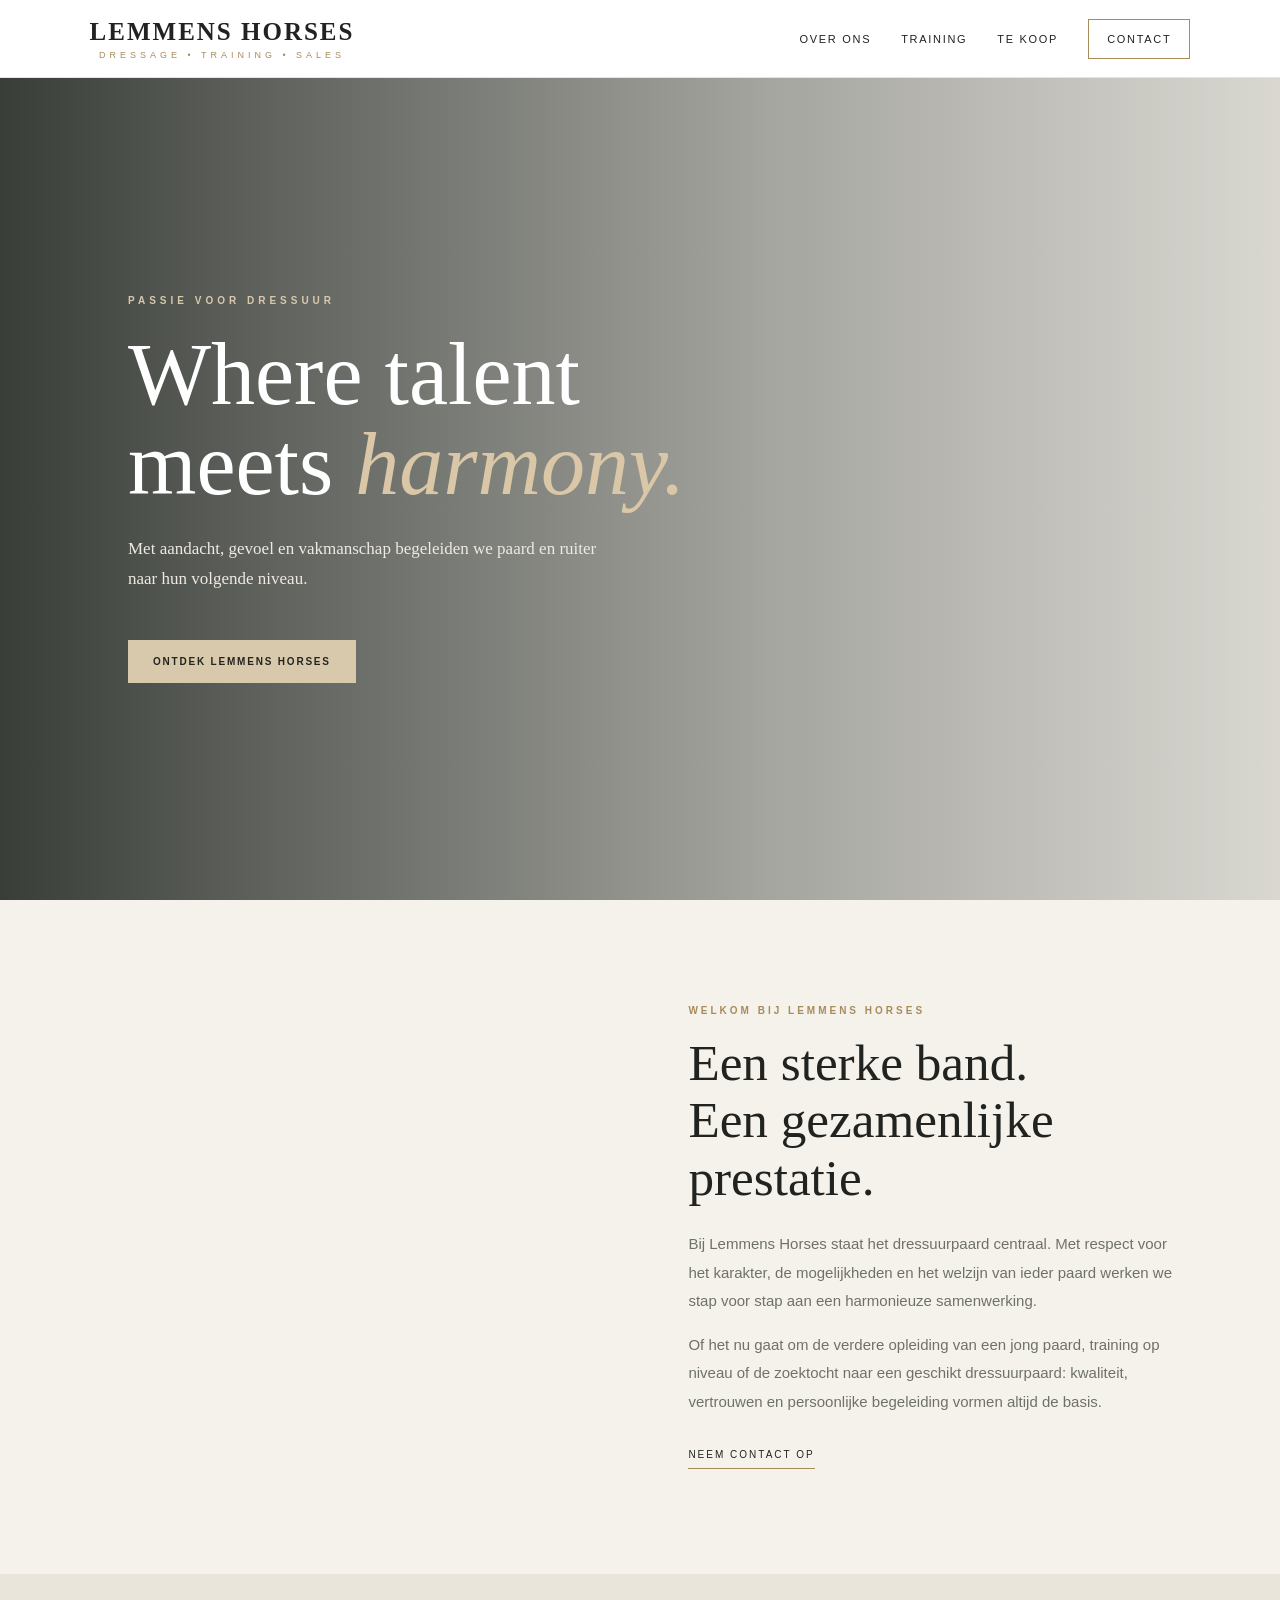
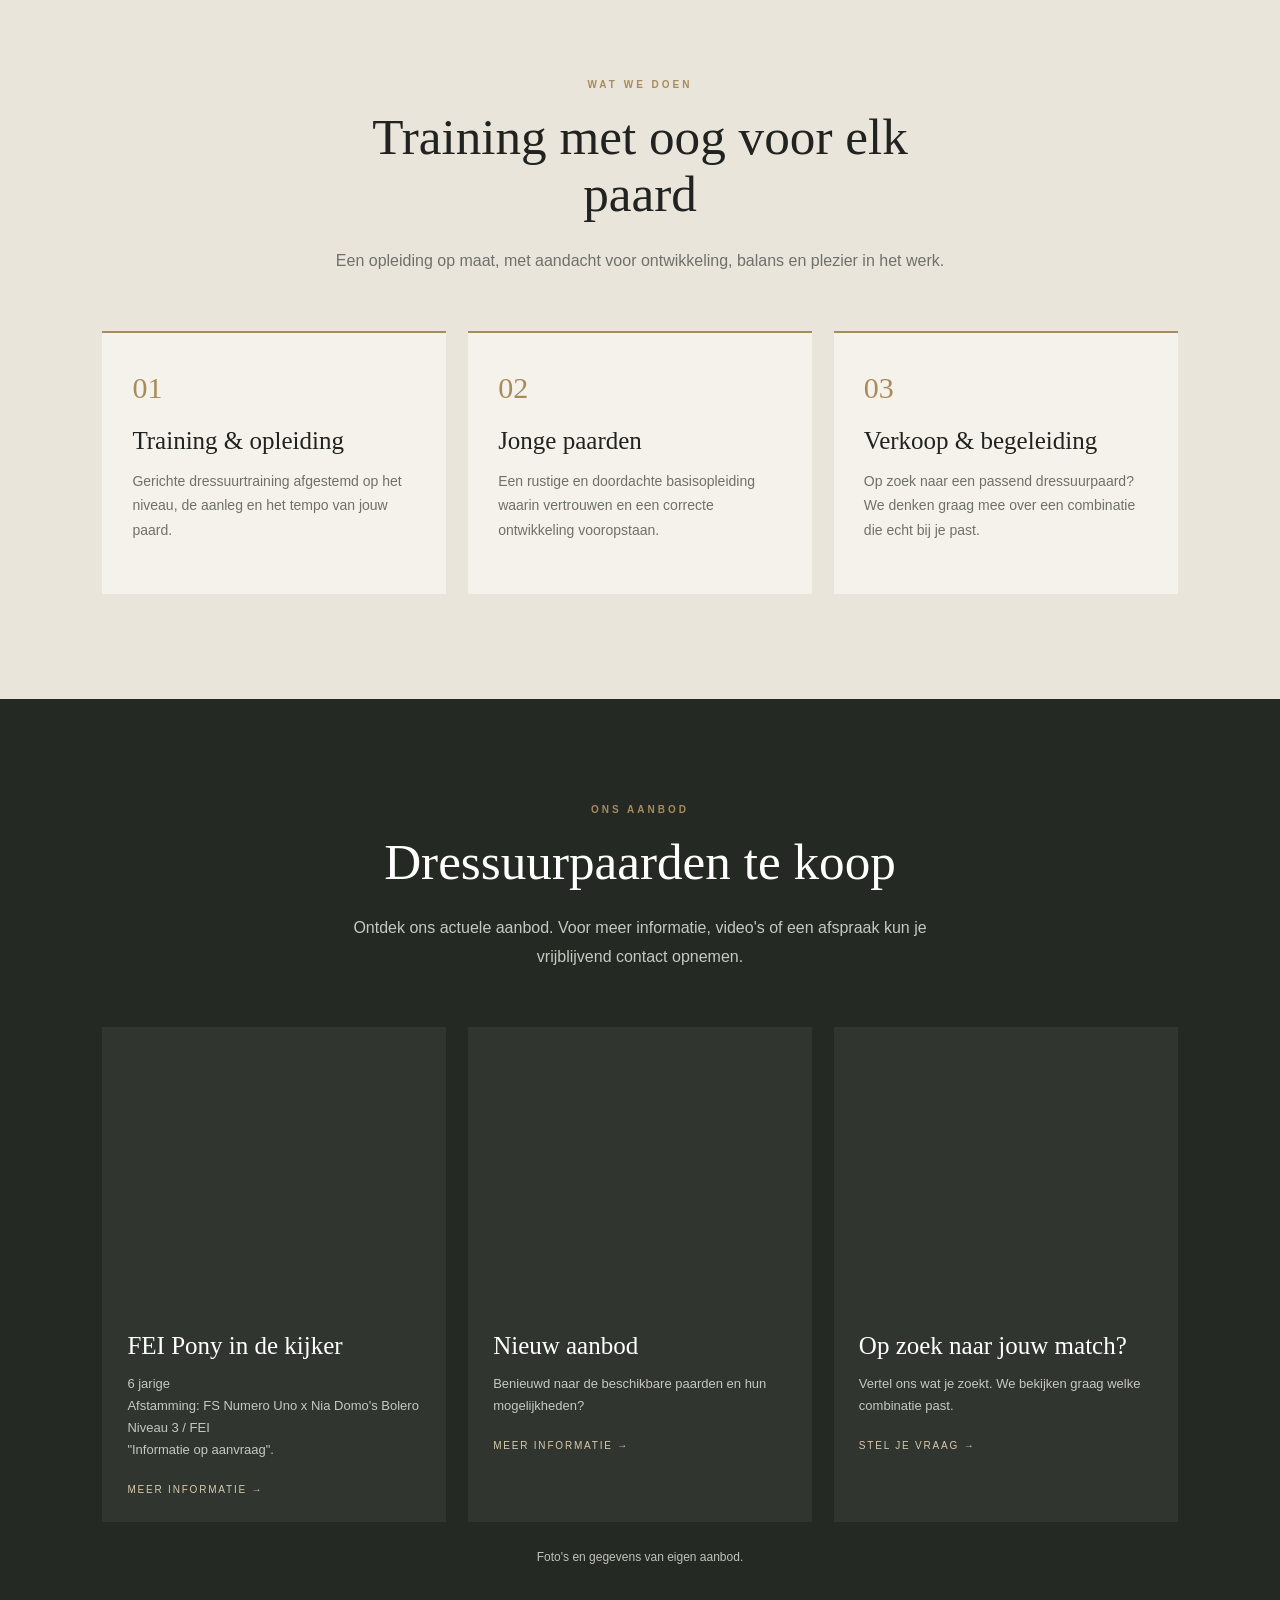
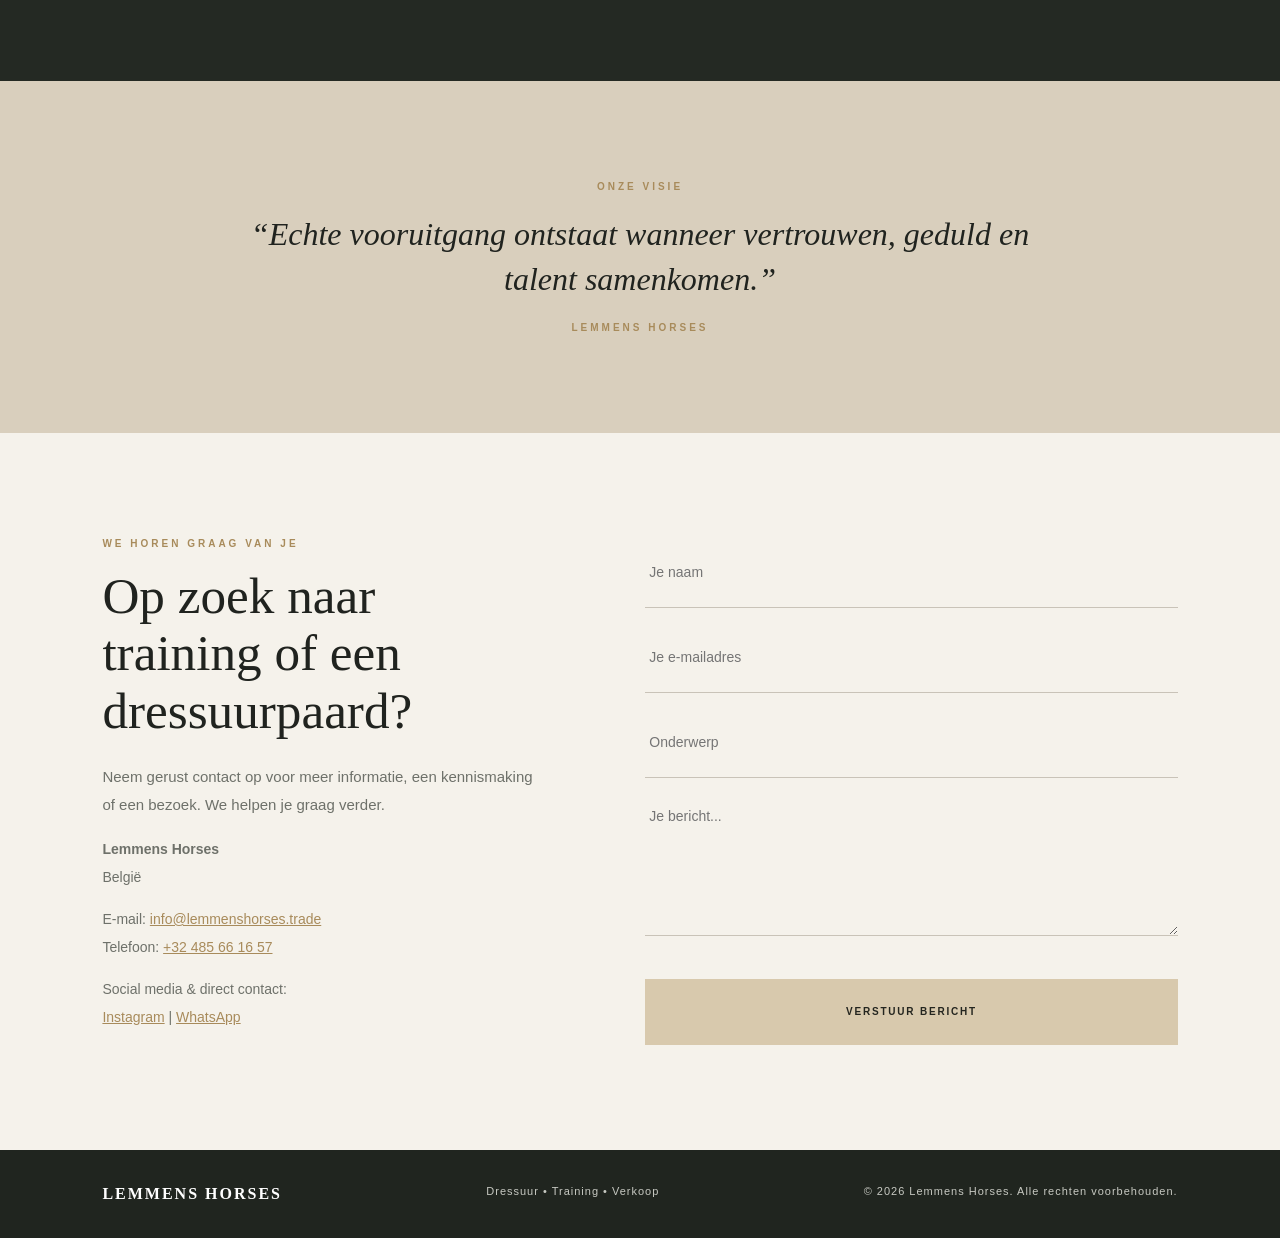
==== index.html @ 57395675 "Rename index1.html to index.html" ====
<!DOCTYPE html>
<html lang="nl">
<head>
  <meta charset="UTF-8">
  <meta name="viewport" content="width=device-width, initial-scale=1.0">
  <link rel="icon" type="image/x-icon" href="image/favicon.ico">
  <meta name="description" content="Lemmens Horses — training, opleiding en verkoop van kwaliteitsvolle dressuurpaarden.">
  <title>Lemmens Horses | Dressuur, training & verkoop</title>
  <style>
    :root {
      --ink: #20231f;
      --muted: #6e716a;
      --cream: #f5f2eb;
      --sand: #d8c9ad;
      --gold: #a88b5b;
      --white: #fff;
    }
    * { box-sizing: border-box; }
    html { scroll-behavior: smooth; }
    body { margin: 0; color: var(--ink); background: var(--cream); font-family: Arial, Helvetica, sans-serif; }
    a { color: inherit; text-decoration: none; }
    .topbar { height: 78px; padding: 0 7%; display: flex; align-items: center; justify-content: space-between; background: rgba(255,255,255,.96); position: sticky; top: 0; z-index: 10; border-bottom: 1px solid #e9e4da; }
    .brand { font-family: Georgia, serif; font-size: 25px; letter-spacing: 2px; font-weight: 600; }
    .brand span { display: block; font: 9px Arial, sans-serif; letter-spacing: 4px; color: var(--gold); margin-top: 4px; text-align: center; }
    nav { display: flex; gap: 30px; align-items: center; font-size: 11px; letter-spacing: 1.7px; text-transform: uppercase; }
    nav a { transition: color .2s; } nav a:hover { color: var(--gold); }
    .nav-cta { border: 1px solid var(--gold); padding: 13px 18px; }
    .hero { min-height: 650px; height: calc(100vh - 78px); max-height: 850px; position: relative; display: flex; align-items: center; color: white; overflow: hidden; background: linear-gradient(90deg, rgba(16,22,18,.82), rgba(16,22,18,.35) 60%, rgba(16,22,18,.12)), url('https://i.postimg.cc/MK5c9830/IMG-4506.jpeg?auto=format&fit=crop&w=2000&q=85') center 48%/cover; }
    .hero-content { width: min(650px, 86%); margin-left: 10%; padding: 60px 0; }
    .eyebrow { text-transform: uppercase; letter-spacing: 4px; font-size: 10px; color: var(--sand); font-weight: bold; }
    h1 { font: 400 clamp(48px, 7vw, 88px)/1.02 Georgia, serif; margin: 24px 0; }
    h1 em { color: #d9c7a7; font-weight: 400; }
    .hero p { max-width: 470px; color: #eeeae2; font: 17px/1.8 Georgia, serif; }
    .button { display: inline-block; margin-top: 28px; padding: 16px 25px; background: var(--sand); color: #24251f; text-transform: uppercase; letter-spacing: 1.8px; font-size: 10px; font-weight: bold; transition: .2s; border: 0; cursor: pointer; }
    .button:hover { background: white; transform: translateY(-2px); }
    .section { padding: 105px 8%; }
    .intro { display: grid; grid-template-columns: 1fr 1fr; gap: 9%; align-items: center; }
    .photo { min-height: 460px; background: url('https://i.postimg.cc/8zBqJN4T/MEL03665.jpeg?auto=format&fit=crop&w=1100&q=85') center/cover; }
    .kicker { color: var(--gold); text-transform: uppercase; letter-spacing: 3px; font-size: 10px; font-weight: bold; }
    h2 { font: 400 clamp(34px, 4vw, 52px)/1.12 Georgia, serif; margin: 18px 0 24px; }
    .copy { color: var(--muted); line-height: 1.9; font-size: 15px; }
    .text-link { display: inline-block; margin-top: 18px; padding-bottom: 8px; border-bottom: 1px solid var(--gold); text-transform: uppercase; font-size: 10px; letter-spacing: 2px; }
    .services { background: #eae5db; }
    .section-head { text-align: center; max-width: 650px; margin: 0 auto 55px; }
    .section-head p { color: var(--muted); line-height: 1.8; }
    .service-grid { display: grid; grid-template-columns: repeat(3, 1fr); gap: 22px; }
    .service { background: var(--cream); padding: 38px 30px; min-height: 245px; border-top: 2px solid var(--gold); }
    .service .num { font: 30px Georgia, serif; color: var(--gold); }
    .service h3 { font: 25px Georgia, serif; font-weight: 400; margin: 22px 0 12px; }
    .service p { color: var(--muted); line-height: 1.75; font-size: 14px; }
    .horses { background: #242923; color: white; }
    .horses .section-head p { color: #c6c9c1; }
    .horse-grid { display: grid; grid-template-columns: repeat(3, 1fr); gap: 22px; }
    .horse-card { background: #30362f; }
    .horse-image { height: 280px; background-position: center; background-size: cover; }
    .horse-card:nth-child(1) .horse-image { background-image: url('https://i.postimg.cc/MK5c9830/IMG-4506.jpeg?auto=format&fit=crop&w=900&q=85'); }
    .horse-card:nth-child(2) .horse-image { background-image: url('https://images.unsplash.com/photo-1553284965-83fd3e82fa5a?auto=format&fit=crop&w=900&q=85'); }
    .horse-card:nth-child(3) .horse-image { background-image: url('https://images.unsplash.com/photo-1534307671276-a6a3a5b5f2f5?auto=format&fit=crop&w=900&q=85'); }
    .horse-info { padding: 25px; }
    .horse-info h3 { font: 25px Georgia, serif; font-weight: 400; margin: 0 0 9px; }
    .horse-info p { color: #c4c8c0; font-size: 13px; line-height: 1.7; min-height: 44px; }
    .horse-info a { display: inline-block; color: var(--sand); font-size: 10px; letter-spacing: 1.8px; text-transform: uppercase; margin-top: 10px; }
    .note { color: #bfc3ba; font-size: 12px; text-align: center; margin-top: 28px; }
    .quote { padding: 100px 10%; text-align: center; background: #d9cfbd; }
    .quote blockquote { max-width: 800px; margin: 20px auto; font: italic 32px/1.4 Georgia, serif; }
    .contact { display: grid; grid-template-columns: .9fr 1.1fr; gap: 10%; }
    .contact-details { color: var(--muted); line-height: 2; font-size: 14px; }
    .contact-details a { color: var(--gold); text-decoration: underline; }
    form { display: grid; gap: 15px; }
    input, textarea { width: 100%; border: 0; border-bottom: 1px solid #c9c3b8; background: transparent; padding: 15px 4px; font: 14px Arial, sans-serif; outline: none; color: var(--ink); }
    input:focus, textarea:focus { border-color: var(--gold); }
    textarea { min-height: 120px; resize: vertical; }
    .form-status { font-size: 13px; color: var(--gold); margin-top: 8px; display: none; }
    footer { background: #20251f; color: #c7c9c2; padding: 35px 8%; display: flex; justify-content: space-between; gap: 20px; font-size: 11px; letter-spacing: 1px; }
    footer strong { color: white; font-family: Georgia, serif; letter-spacing: 2px; font-size: 16px; }
    @media (max-width: 800px) {
      .topbar { padding: 0 5%; height: 70px; }
      nav { gap: 13px; } nav a { font-size: 9px; letter-spacing: .8px; } .nav-cta { padding: 10px; }
      .hero { min-height: 590px; height: auto; background-position: 58% center; }
      .hero-content { margin-left: 7%; }
      .section { padding: 75px 7%; }
      .intro, .contact { grid-template-columns: 1fr; gap: 38px; }
      .photo { min-height: 340px; }
      .service-grid, .horse-grid { grid-template-columns: 1fr 1fr; }
    }
    @media (max-width: 540px) {
      .brand { font-size: 19px; } .brand span { font-size: 7px; }
      nav { gap: 10px; } nav a:not(.nav-cta) { display: none; }
      .hero { min-height: 610px; }
      .service-grid, .horse-grid { grid-template-columns: 1fr; }
      .horse-image { height: 250px; }
      .quote blockquote { font-size: 25px; }
      footer { flex-direction: column; }
    }
  </style>
</head>
<body>
  <header class="topbar">
    <a class="brand" href="#home">LEMMENS HORSES<span>DRESSAGE • TRAINING • SALES</span></a>
    <nav aria-label="Hoofdnavigatie">
      <a href="#over">Over ons</a>
      <a href="#diensten">Training</a>
      <a href="#paarden">Te koop</a>
      <a class="nav-cta" href="#contact">Contact</a>
    </nav>
  </header>

  <main>
    <section class="hero" id="home">
      <div class="hero-content">
        <div class="eyebrow">Passie voor dressuur</div>
        <h1>Where talent<br>meets <em>harmony.</em></h1>
        <p>Met aandacht, gevoel en vakmanschap begeleiden we paard en ruiter naar hun volgende niveau.</p>
        <a class="button" href="#diensten">Ontdek Lemmens Horses</a>
      </div>
    </section>

    <section class="section intro" id="over">
      <div class="photo" role="img" aria-label="Dressuurpaard in een rustige omgeving"></div>
      <div>
        <div class="kicker">Welkom bij Lemmens Horses</div>
        <h2>Een sterke band.<br>Een gezamenlijke prestatie.</h2>
        <p class="copy">Bij Lemmens Horses staat het dressuurpaard centraal. Met respect voor het karakter, de mogelijkheden en het welzijn van ieder paard werken we stap voor stap aan een harmonieuze samenwerking.</p>
        <p class="copy">Of het nu gaat om de verdere opleiding van een jong paard, training op niveau of de zoektocht naar een geschikt dressuurpaard: kwaliteit, vertrouwen en persoonlijke begeleiding vormen altijd de basis.</p>
        <a class="text-link" href="#contact">Neem contact op</a>
      </div>
    </section>

    <section class="section services" id="diensten">
      <div class="section-head">
        <div class="kicker">Wat we doen</div>
        <h2>Training met oog voor elk paard</h2>
        <p>Een opleiding op maat, met aandacht voor ontwikkeling, balans en plezier in het werk.</p>
      </div>
      <div class="service-grid">
        <article class="service">
          <div class="num">01</div>
          <h3>Training & opleiding</h3>
          <p>Gerichte dressuurtraining afgestemd op het niveau, de aanleg en het tempo van jouw paard.</p>
        </article>
        <article class="service">
          <div class="num">02</div>
          <h3>Jonge paarden</h3>
          <p>Een rustige en doordachte basisopleiding waarin vertrouwen en een correcte ontwikkeling vooropstaan.</p>
        </article>
        <article class="service">
          <div class="num">03</div>
          <h3>Verkoop & begeleiding</h3>
          <p>Op zoek naar een passend dressuurpaard? We denken graag mee over een combinatie die echt bij je past.</p>
        </article>
      </div>
    </section>

    <section class="section horses" id="paarden">
      <div class="section-head">
        <div class="kicker">Ons aanbod</div>
        <h2>Dressuurpaarden te koop</h2>
        <p>Ontdek ons actuele aanbod. Voor meer informatie, video's of een afspraak kun je vrijblijvend contact opnemen.</p>
      </div>
      <div class="horse-grid">
        <article class="horse-card">
          <div class="horse-image" role="img" aria-label="Dressuurpaard"></div>
          <div class="horse-info">
            <h3>FEI Pony in de kijker</h3>
            <p>6 jarige<br> Afstamming: FS Numero Uno x Nia Domo's Bolero<br> Niveau 3 / FEI <br>"Informatie op aanvraag".</p>
            <a href="Pony-BonoVHS.html">Meer informatie →</a>
          </div>
        </article>
        <article class="horse-card">
          <div class="horse-image" role="img" aria-label="Dressuurpaard in training"></div>
          <div class="horse-info">
            <h3>Nieuw aanbod</h3>
            <p>Benieuwd naar de beschikbare paarden en hun mogelijkheden?</p>
            <a href="#contact">Meer informatie →</a>
          </div>
        </article>
        <article class="horse-card">
          <div class="horse-image" role="img" aria-label="Paard onder het zadel"></div>
          <div class="horse-info">
            <h3>Op zoek naar jouw match?</h3>
            <p>Vertel ons wat je zoekt. We bekijken graag welke combinatie past.</p>
            <a href="#contact">Stel je vraag →</a>
          </div>
        </article>
      </div>
      <p class="note">Foto's en gegevens van eigen aanbod.</p>
    </section>

    <section class="quote">
      <div class="kicker">Onze visie</div>
      <blockquote>“Echte vooruitgang ontstaat wanneer vertrouwen, geduld en talent samenkomen.”</blockquote>
      <div class="kicker">Lemmens Horses</div>
    </section>

    <section class="section contact" id="contact">
      <div>
        <div class="kicker">We horen graag van je</div>
        <h2>Op zoek naar training of een dressuurpaard?</h2>
        <p class="copy">Neem gerust contact op voor meer informatie, een kennismaking of een bezoek. We helpen je graag verder.</p>
        <div class="contact-details">
          <p><strong>Lemmens Horses</strong><br>België</p>
          <p>E-mail: <a href="mailto:info@lemmenshorses.trade">info@lemmenshorses.trade</a><br>Telefoon: <a href="tel:+32485661657">+32 485 66 16 57</a></p>
          <p>Social media & direct contact:<br>
            <a href="https://www.instagram.com/alina.lemmens/" target="_blank" rel="noopener">Instagram</a> | 
            <a href="https://wa.me/32485661657" target="_blank" rel="noopener">WhatsApp</a>
          </p>
        </div>
      </div>

      <form id="contactForm">
        <input type="text" id="naam" name="naam" placeholder="Je naam" required>
        <input type="email" id="email" name="email" placeholder="Je e-mailadres" required>
        <input type="text" id="onderwerp" name="onderwerp" placeholder="Onderwerp">
        <textarea id="bericht" name="bericht" placeholder="Je bericht..." required></textarea>

        <button class="button" type="submit">Verstuur bericht</button>
        <p id="formStatus" class="form-status">Je e-mailprogramma wordt geopend om het bericht te verzenden...</p>
      </form>
    </section>
  </main>

  <footer>
    <strong>LEMMENS HORSES</strong>
    <span>Dressuur • Training • Verkoop</span>
    <span>© <span id="year"></span> Lemmens Horses. Alle rechten voorbehouden.</span>
  </footer>

  <script>
    // Automatisch het juiste jaartal in de footer plaatsen
    document.getElementById('year').textContent = new Date().getFullYear();

    // Formulier afhandelen zonder externe diensten
    document.getElementById('contactForm').addEventListener('submit', function(event) {
      event.preventDefault();

      const naam = document.getElementById('naam').value.trim();
      const email = document.getElementById('email').value.trim();
      const onderwerpVeld = document.getElementById('onderwerp').value.trim();
      const bericht = document.getElementById('bericht').value.trim();

      const ontvanger = "info@lemmenshorses.trade";
      const onderwerp = encodeURIComponent(
        onderwerpVeld ? `${onderwerpVeld} - Lemmens Horses` : `Nieuw contactbericht van ${naam} - Lemmens Horses`
      );
      
      const inhoud = encodeURIComponent(
        `Naam: ${naam}\n` +
        `E-mailadres: ${email}\n\n` +
        `Bericht:\n${bericht}`
      );

      // Melding tonen aan de bezoeker
      const status = document.getElementById('formStatus');
      status.style.display = 'block';

      // Standaard e-mailprogramma openen
      window.location.href = `mailto:${ontvanger}?subject=${onderwerp}&body=${inhoud}`;
    });
  </script>
</body>
</html>
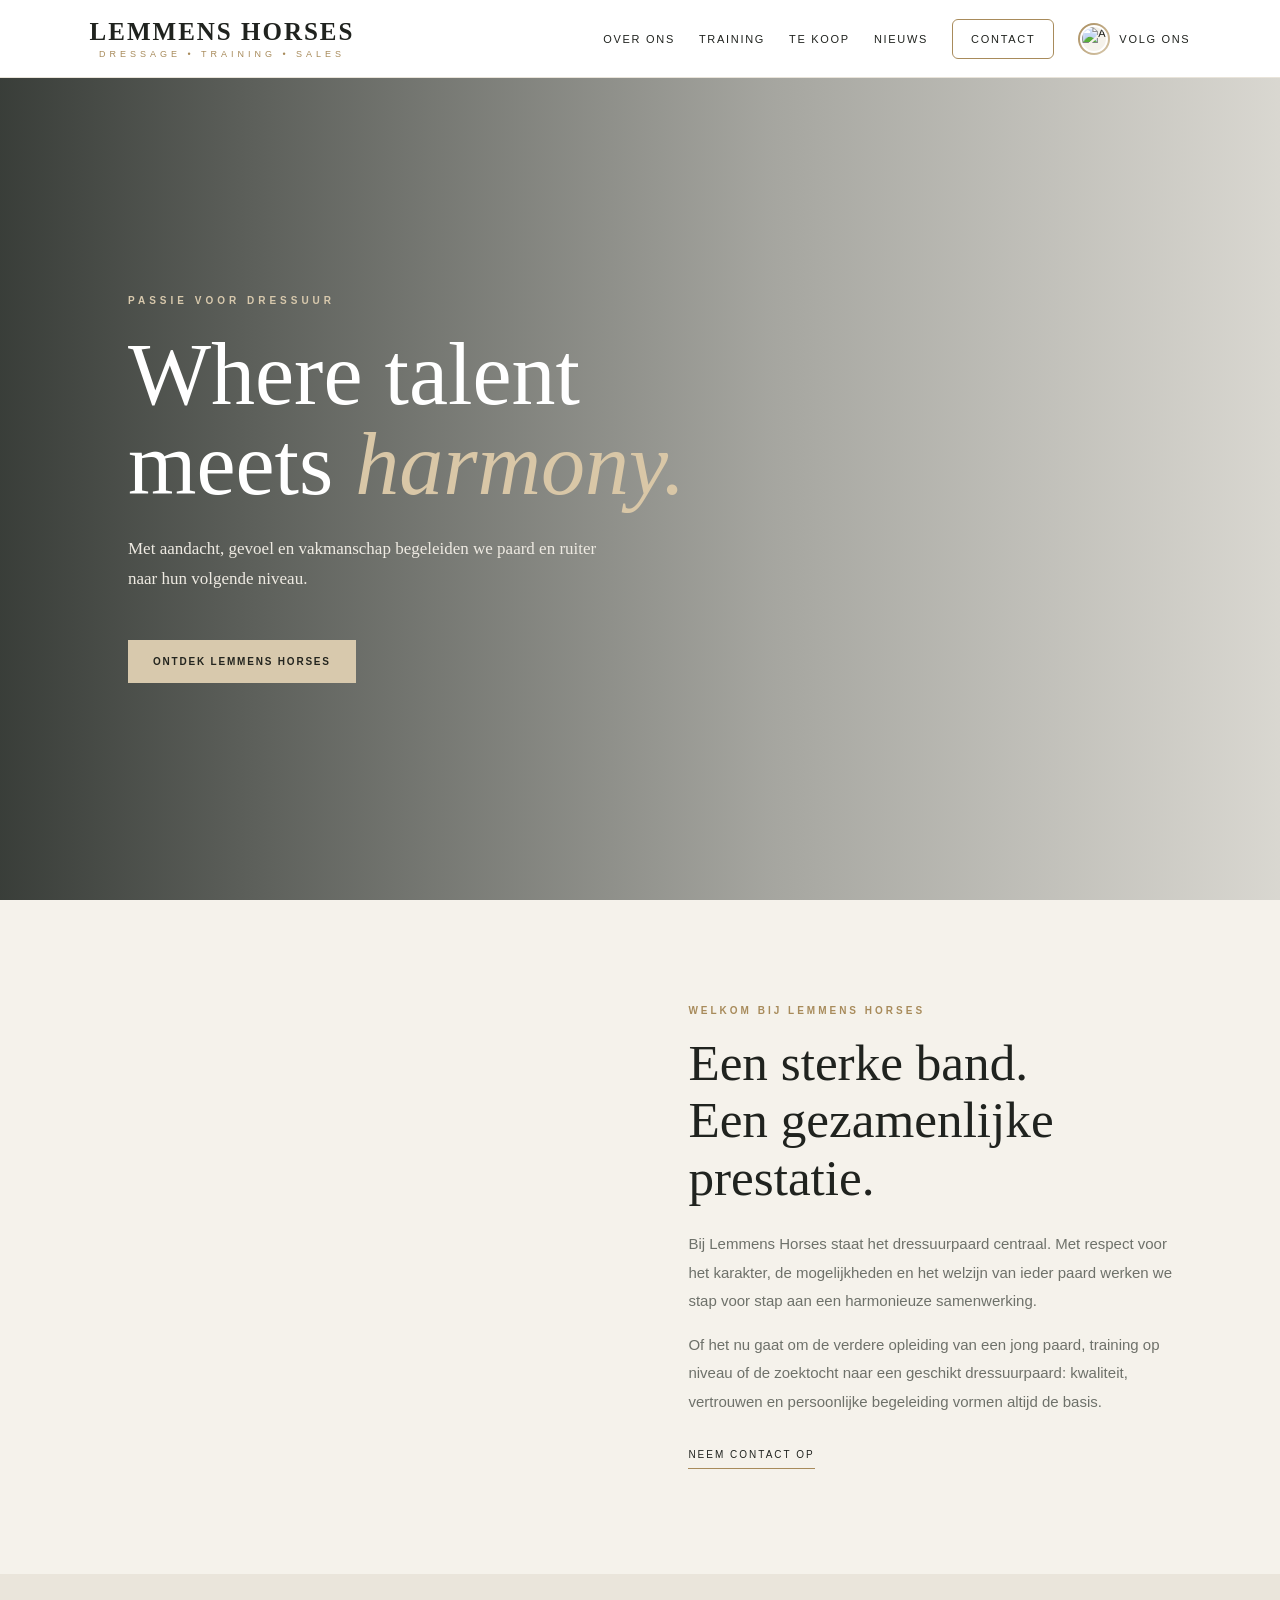
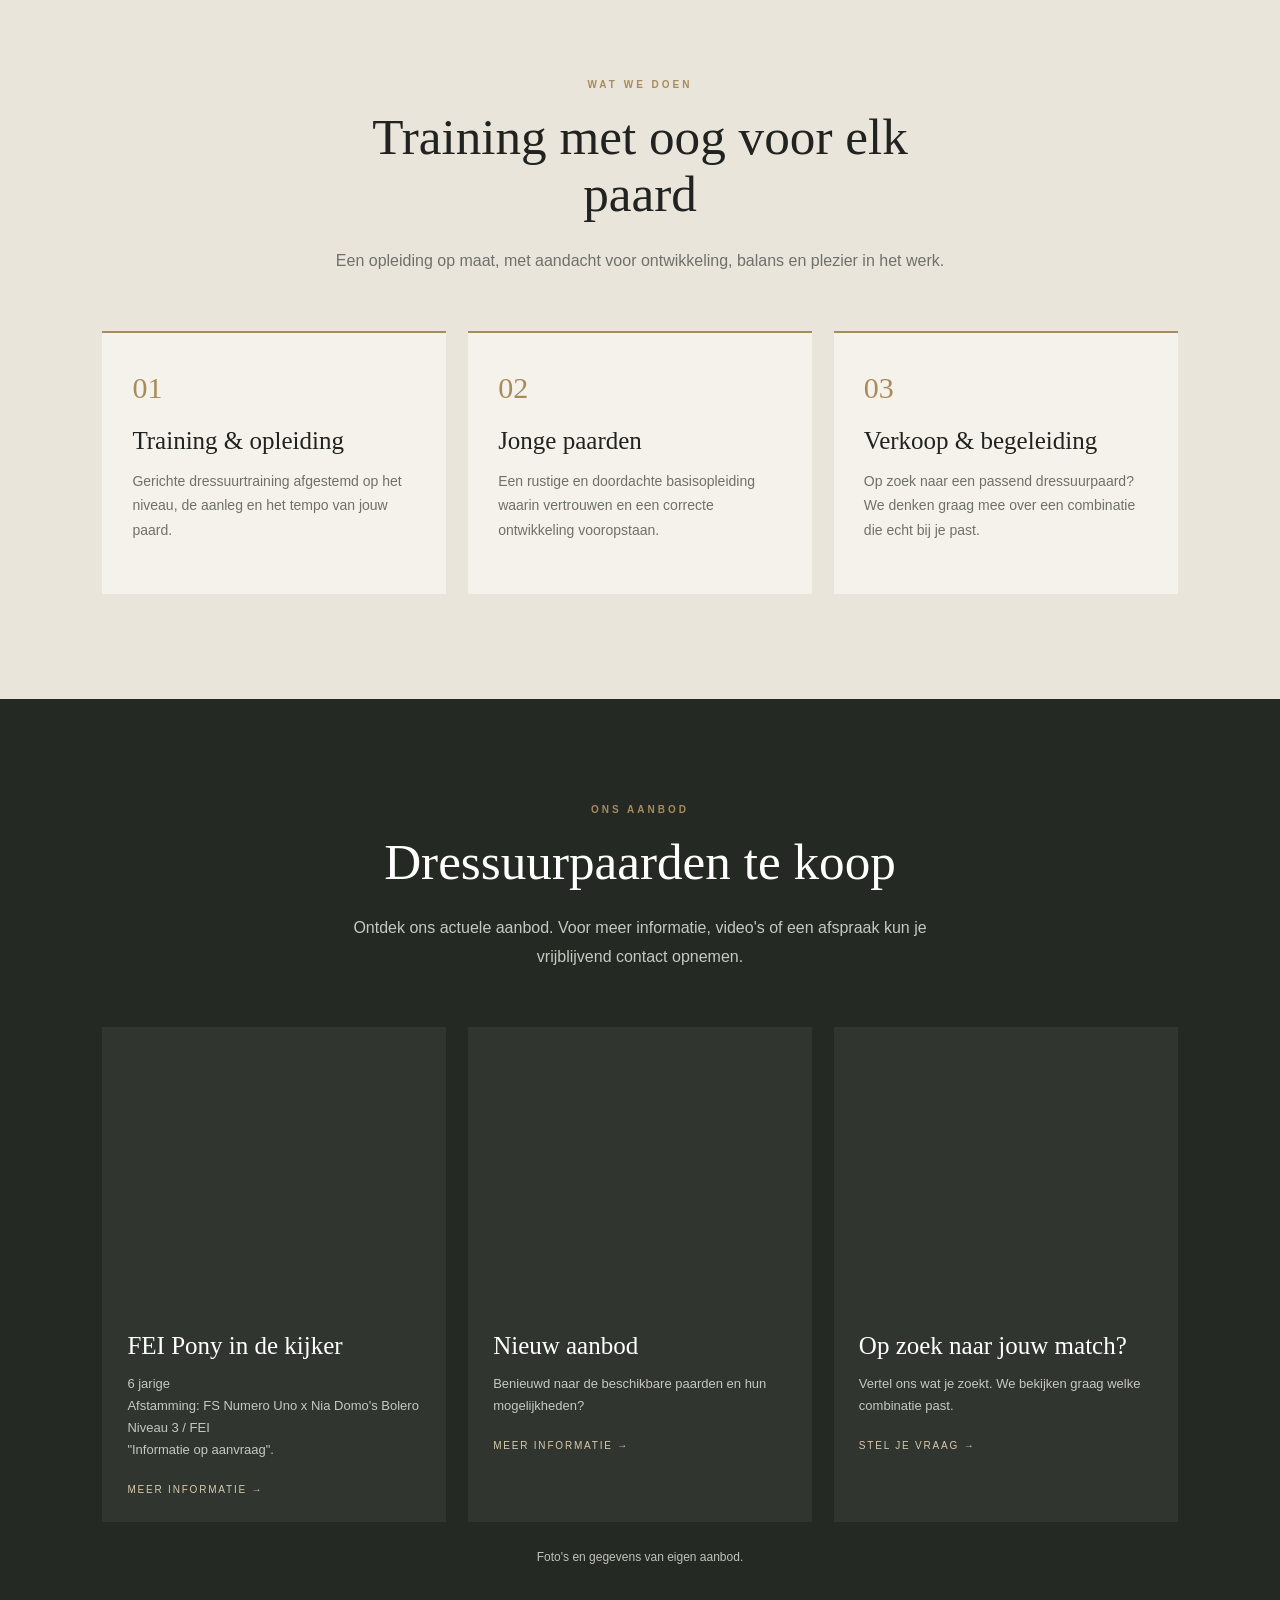
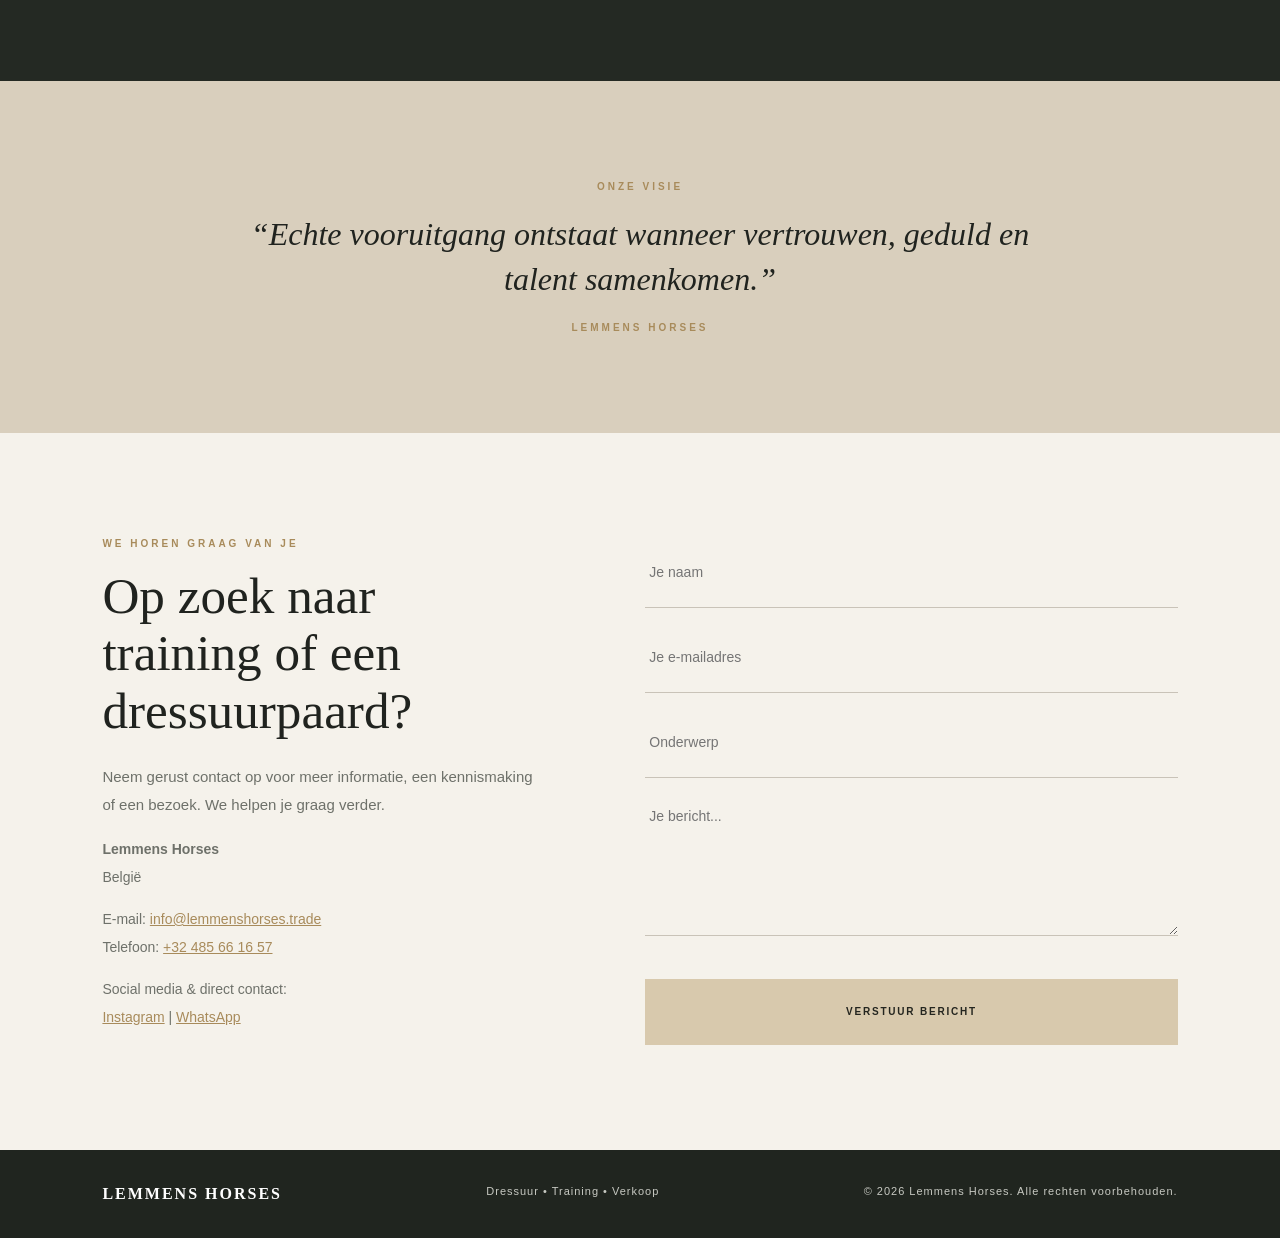
==== commit 917f819e: "Add files via upload" ====
--- a/index.html
+++ b/index.html
@@ -4,6 +4,10 @@
   <meta charset="UTF-8">
   <meta name="viewport" content="width=device-width, initial-scale=1.0">
   <link rel="icon" type="image/x-icon" href="image/favicon.ico">
+  <link rel="apple-touch-icon" sizes="180x180" href="favicon/apple-touch-icon.png">
+  <link rel="icon" type="image/png" sizes="32x32" href="favicon/favicon-32x32.png">
+  <link rel="icon" type="image/png" sizes="16x16" href="favicon/favicon-16x16.png">
+  <link rel="manifest" href="favicon/site.webmanifest">
   <meta name="description" content="Lemmens Horses — training, opleiding en verkoop van kwaliteitsvolle dressuurpaarden.">
   <title>Lemmens Horses | Dressuur, training & verkoop</title>
   <style>
@@ -17,14 +21,55 @@
     }
     * { box-sizing: border-box; }
     html { scroll-behavior: smooth; }
-    body { margin: 0; color: var(--ink); background: var(--cream); font-family: Arial, Helvetica, sans-serif; }
+    body { margin: 0; overflow-x: hidden; color: var(--ink); background: var(--cream); font-family: Arial, Helvetica, sans-serif; }
     a { color: inherit; text-decoration: none; }
-    .topbar { height: 78px; padding: 0 7%; display: flex; align-items: center; justify-content: space-between; background: rgba(255,255,255,.96); position: sticky; top: 0; z-index: 10; border-bottom: 1px solid #e9e4da; }
-    .brand { font-family: Georgia, serif; font-size: 25px; letter-spacing: 2px; font-weight: 600; }
+
+    /* Header & Navigatie */
+    .topbar { height: 78px; padding: 0 7%; display: flex; align-items: center; justify-content: space-between; background: rgba(255,255,255,.96); position: sticky; top: 0; z-index: 100; border-bottom: 1px solid #e9e4da; }
+    .brand { font-family: Georgia, serif; font-size: 25px; letter-spacing: 2px; font-weight: 600; line-height: 1.1; }
     .brand span { display: block; font: 9px Arial, sans-serif; letter-spacing: 4px; color: var(--gold); margin-top: 4px; text-align: center; }
-    nav { display: flex; gap: 30px; align-items: center; font-size: 11px; letter-spacing: 1.7px; text-transform: uppercase; }
-    nav a { transition: color .2s; } nav a:hover { color: var(--gold); }
-    .nav-cta { border: 1px solid var(--gold); padding: 13px 18px; }
+
+    nav { display: flex; gap: 24px; align-items: center; font-size: 11px; letter-spacing: 1.7px; text-transform: uppercase; }
+    nav a { transition: color .2s, transform .2s, background-color .2s; white-space: nowrap; }
+    nav a:hover { color: var(--gold); }
+    .nav-cta { border: 1px solid var(--gold); padding: 13px 18px; border-radius: 6px; }
+    .nav-cta:hover { background: var(--gold); color: var(--white) !important; }
+
+    /* Instagram link + profielrondje in navigatie */
+    .nav-social {
+      display: inline-flex;
+      align-items: center;
+      gap: 9px;
+      color: var(--ink);
+    }
+    .ig-avatar-ring {
+      width: 32px;
+      height: 32px;
+      border-radius: 50%;
+      padding: 2px;
+      background: linear-gradient(135deg, var(--gold), var(--sand));
+      display: inline-flex;
+      align-items: center;
+      justify-content: center;
+      flex-shrink: 0;
+      transition: transform .2s ease, box-shadow .2s ease;
+    }
+    .nav-social:hover .ig-avatar-ring {
+      transform: scale(1.06);
+      box-shadow: 0 4px 10px rgba(168, 139, 91, 0.28);
+    }
+    .ig-avatar {
+      width: 100%;
+      height: 100%;
+      border-radius: 50%;
+      object-fit: cover;
+      border: 2px solid var(--white);
+      background: var(--cream);
+      display: block;
+    }
+
+    .menu-toggle { display: none; background: none; border: none; font-size: 26px; color: var(--ink); cursor: pointer; padding: 5px; }
+
     .hero { min-height: 650px; height: calc(100vh - 78px); max-height: 850px; position: relative; display: flex; align-items: center; color: white; overflow: hidden; background: linear-gradient(90deg, rgba(16,22,18,.82), rgba(16,22,18,.35) 60%, rgba(16,22,18,.12)), url('https://i.postimg.cc/MK5c9830/IMG-4506.jpeg?auto=format&fit=crop&w=2000&q=85') center 48%/cover; }
     .hero-content { width: min(650px, 86%); margin-left: 10%; padding: 60px 0; }
     .eyebrow { text-transform: uppercase; letter-spacing: 4px; font-size: 10px; color: var(--sand); font-weight: bold; }
@@ -73,9 +118,35 @@
     .form-status { font-size: 13px; color: var(--gold); margin-top: 8px; display: none; }
     footer { background: #20251f; color: #c7c9c2; padding: 35px 8%; display: flex; justify-content: space-between; gap: 20px; font-size: 11px; letter-spacing: 1px; }
     footer strong { color: white; font-family: Georgia, serif; letter-spacing: 2px; font-size: 16px; }
-    @media (max-width: 800px) {
+
+    @media (max-width: 1024px) {
+      .topbar { padding: 0 4%; }
+      nav { gap: 16px; }
+    }
+
+    @media (max-width: 920px) {
       .topbar { padding: 0 5%; height: 70px; }
-      nav { gap: 13px; } nav a { font-size: 9px; letter-spacing: .8px; } .nav-cta { padding: 10px; }
+      .brand { font-size: 19px; letter-spacing: 1.5px; }
+      .brand span { font-size: 8px; letter-spacing: 2.5px; text-align: left; }
+
+      .menu-toggle { display: block; }
+
+      nav {
+        display: none;
+        flex-direction: column;
+        position: absolute;
+        top: 70px;
+        left: 0;
+        width: 100%;
+        background: var(--white);
+        padding: 25px 5%;
+        gap: 20px;
+        border-bottom: 1px solid #e9e4da;
+        box-shadow: 0 10px 20px rgba(0,0,0,0.06);
+      }
+      nav.open { display: flex; }
+      .nav-cta { width: 100%; text-align: center; }
+
       .hero { min-height: 590px; height: auto; background-position: 58% center; }
       .hero-content { margin-left: 7%; }
       .section { padding: 75px 7%; }
@@ -83,9 +154,9 @@
       .photo { min-height: 340px; }
       .service-grid, .horse-grid { grid-template-columns: 1fr 1fr; }
     }
+
     @media (max-width: 540px) {
       .brand { font-size: 19px; } .brand span { font-size: 7px; }
-      nav { gap: 10px; } nav a:not(.nav-cta) { display: none; }
       .hero { min-height: 610px; }
       .service-grid, .horse-grid { grid-template-columns: 1fr; }
       .horse-image { height: 250px; }
@@ -97,11 +168,19 @@
 <body>
   <header class="topbar">
     <a class="brand" href="#home">LEMMENS HORSES<span>DRESSAGE • TRAINING • SALES</span></a>
-    <nav aria-label="Hoofdnavigatie">
+    <button type="button" class="menu-toggle" aria-label="Menu openen" onclick="toggleMenu()">☰</button>
+    <nav id="mainNav" aria-label="Hoofdnavigatie">
       <a href="#over">Over ons</a>
       <a href="#diensten">Training</a>
       <a href="#paarden">Te koop</a>
+      <a href="nieuws.html">Nieuws</a>
       <a class="nav-cta" href="#contact">Contact</a>
+      <a class="nav-social" href="https://www.instagram.com/alina.lemmens/" target="_blank" rel="noopener noreferrer" aria-label="Volg ons op Instagram (@alina.lemmens)">
+        <span class="ig-avatar-ring">
+          <img class="ig-avatar" src="https://i.postimg.cc/MK5c9830/IMG-4506.jpeg" alt="Alina Lemmens Instagram profiel">
+        </span>
+        <span>Volg ons</span>
+      </a>
     </nav>
   </header>
 
@@ -229,6 +308,19 @@
     // Automatisch het juiste jaartal in de footer plaatsen
     document.getElementById('year').textContent = new Date().getFullYear();
 
+    // Mobiel menu openen/sluiten en sluiten na klikken op een link
+    function toggleMenu() {
+      const nav = document.getElementById('mainNav');
+      if (nav) nav.classList.toggle('open');
+    }
+
+    document.querySelectorAll('#mainNav a').forEach(link => {
+      link.addEventListener('click', () => {
+        const nav = document.getElementById('mainNav');
+        if (nav) nav.classList.remove('open');
+      });
+    });
+
     // Formulier afhandelen zonder externe diensten
     document.getElementById('contactForm').addEventListener('submit', function(event) {
       event.preventDefault();
@@ -258,4 +350,4 @@
     });
   </script>
 </body>
-</html>
+</html>
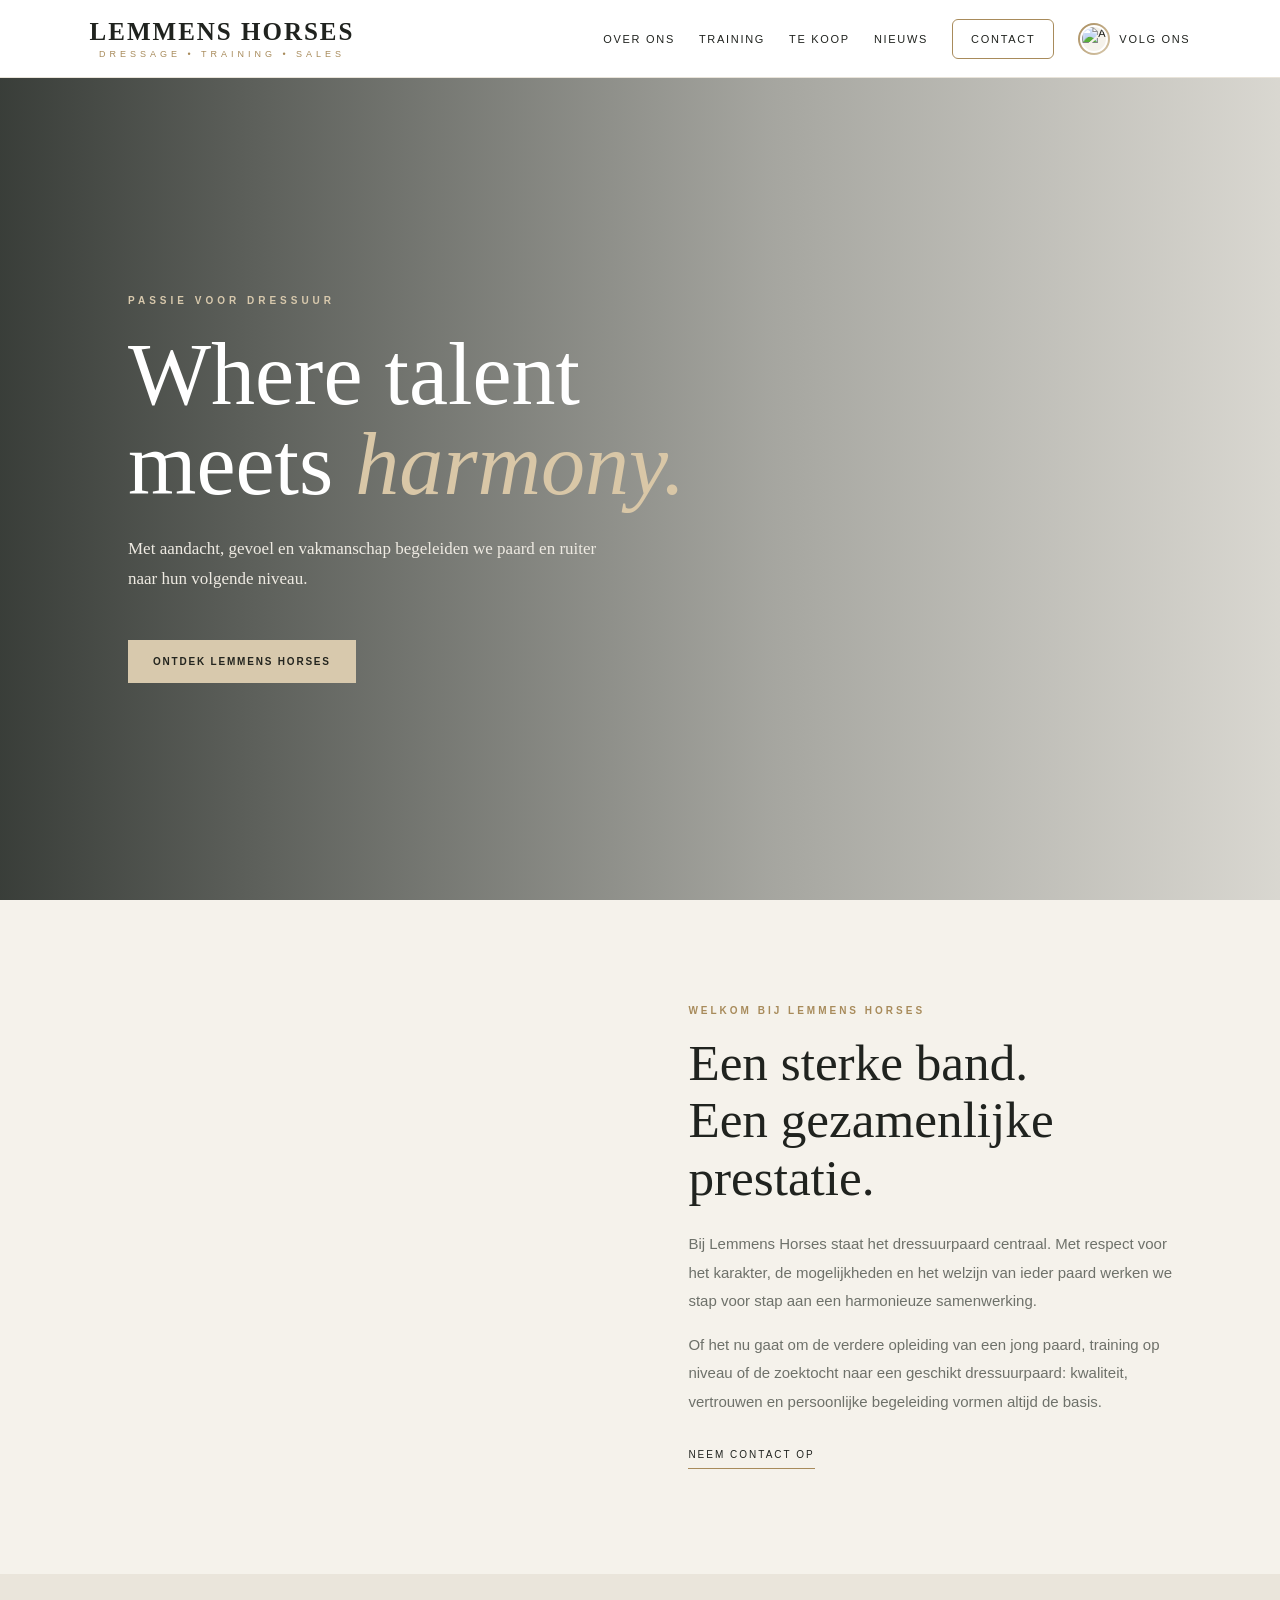
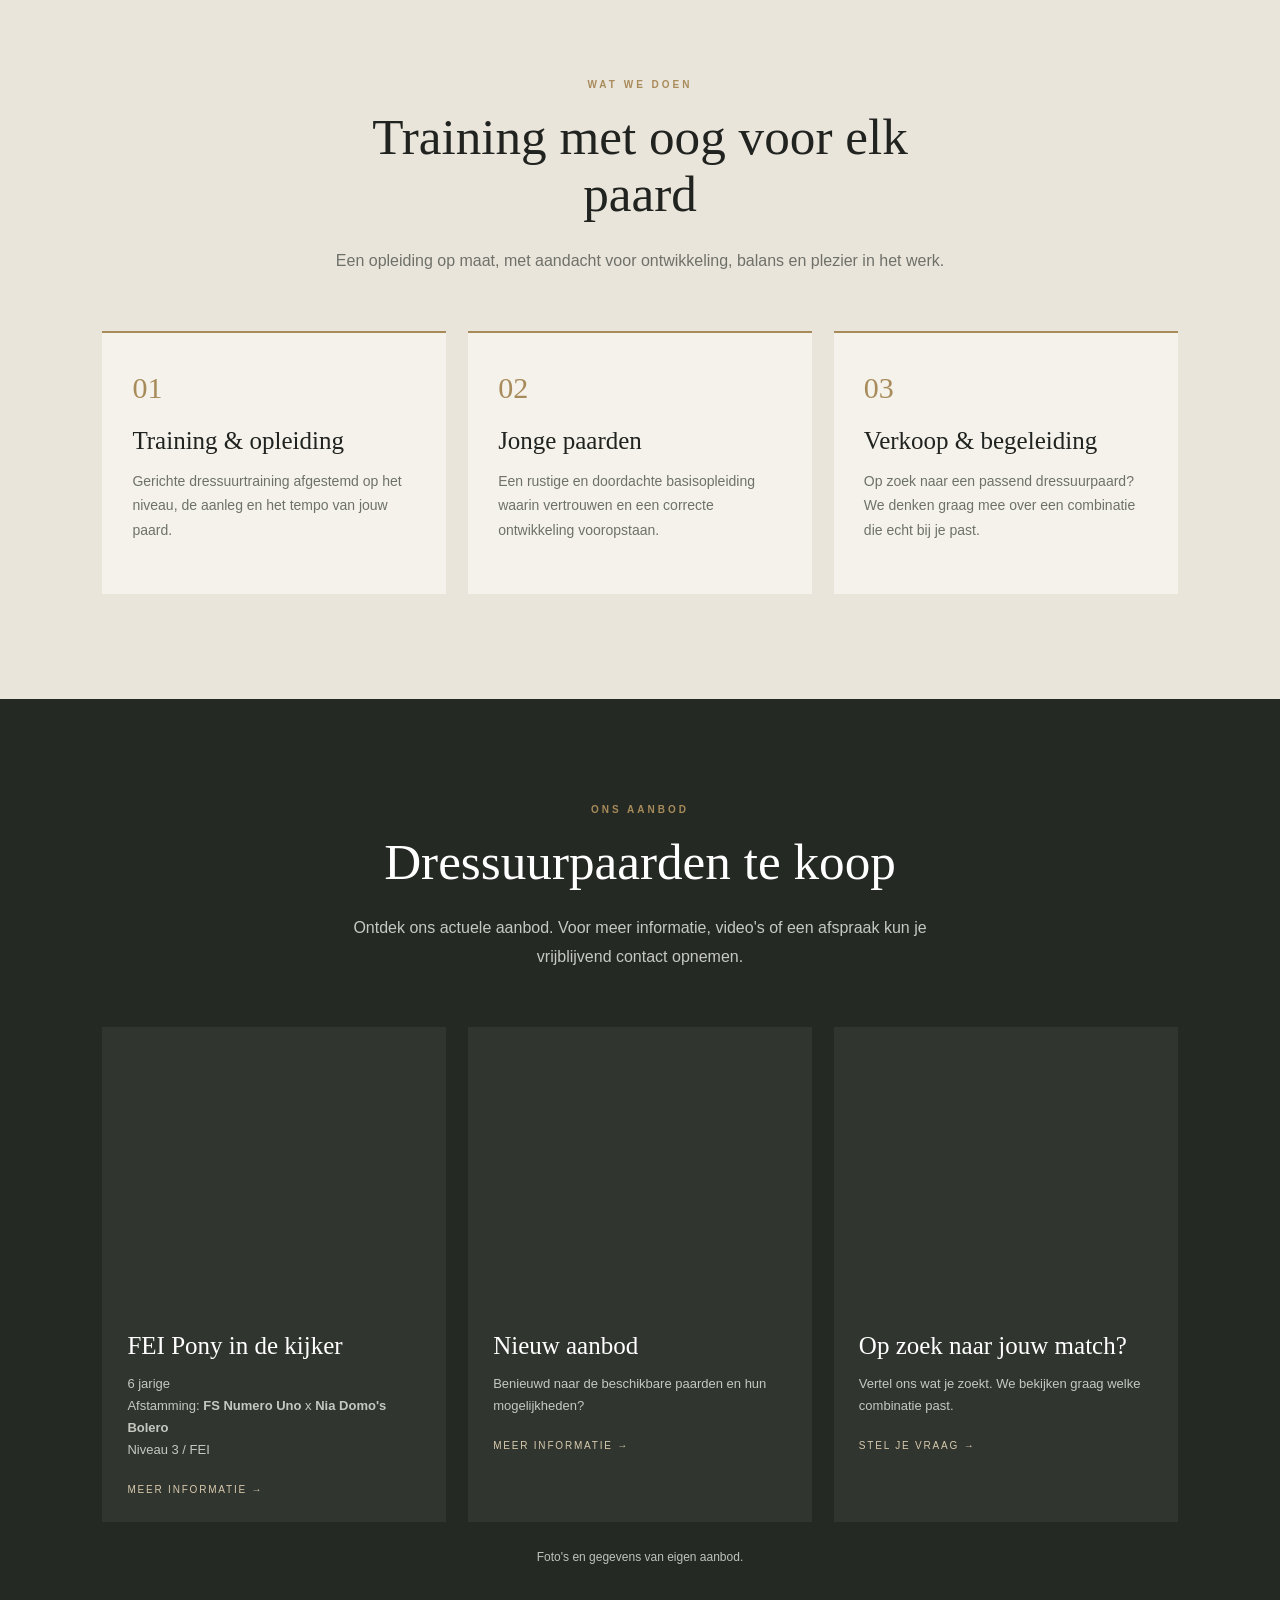
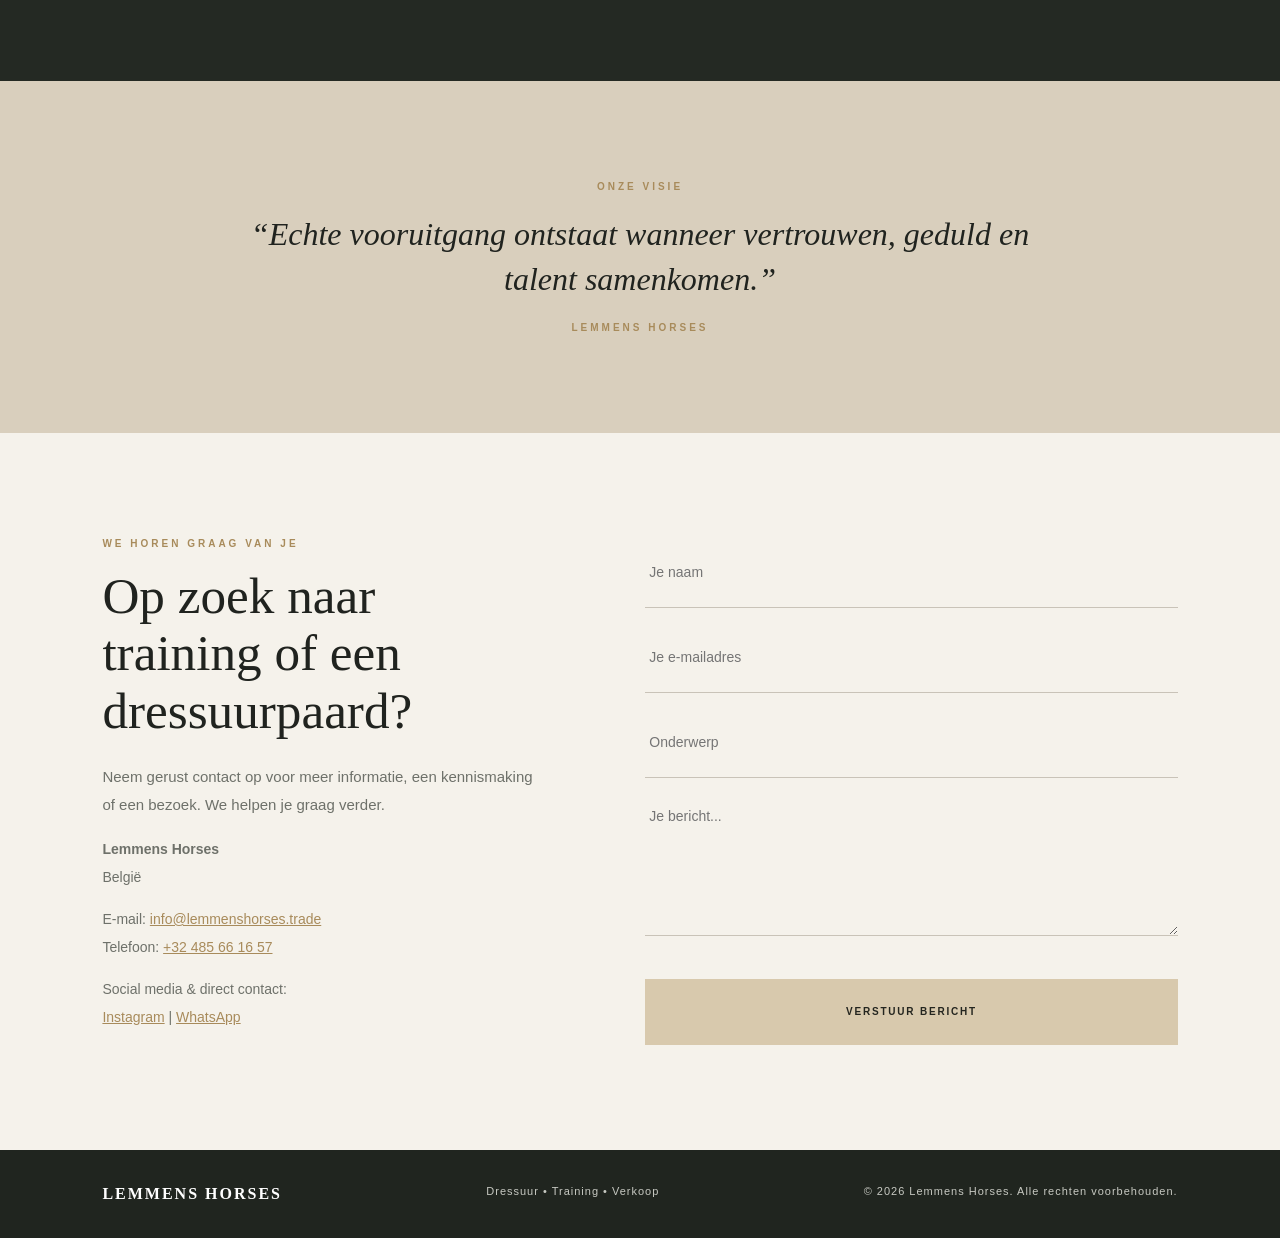
==== commit ed5149b3: "Enhance horse info with bold lineage names Bold the lineage names in horse information." ====
--- a/index.html
+++ b/index.html
@@ -241,7 +241,7 @@
           <div class="horse-image" role="img" aria-label="Dressuurpaard"></div>
           <div class="horse-info">
             <h3>FEI Pony in de kijker</h3>
-            <p>6 jarige<br> Afstamming: FS Numero Uno x Nia Domo's Bolero<br> Niveau 3 / FEI <br>"Informatie op aanvraag".</p>
+            <p>6 jarige<br> Afstamming:<b> FS Numero Uno</b> x <b>Nia Domo's Bolero</b><br> Niveau 3 / FEI</p>
             <a href="Pony-BonoVHS.html">Meer informatie →</a>
           </div>
         </article>
@@ -350,4 +350,4 @@
     });
   </script>
 </body>
-</html>+</html>
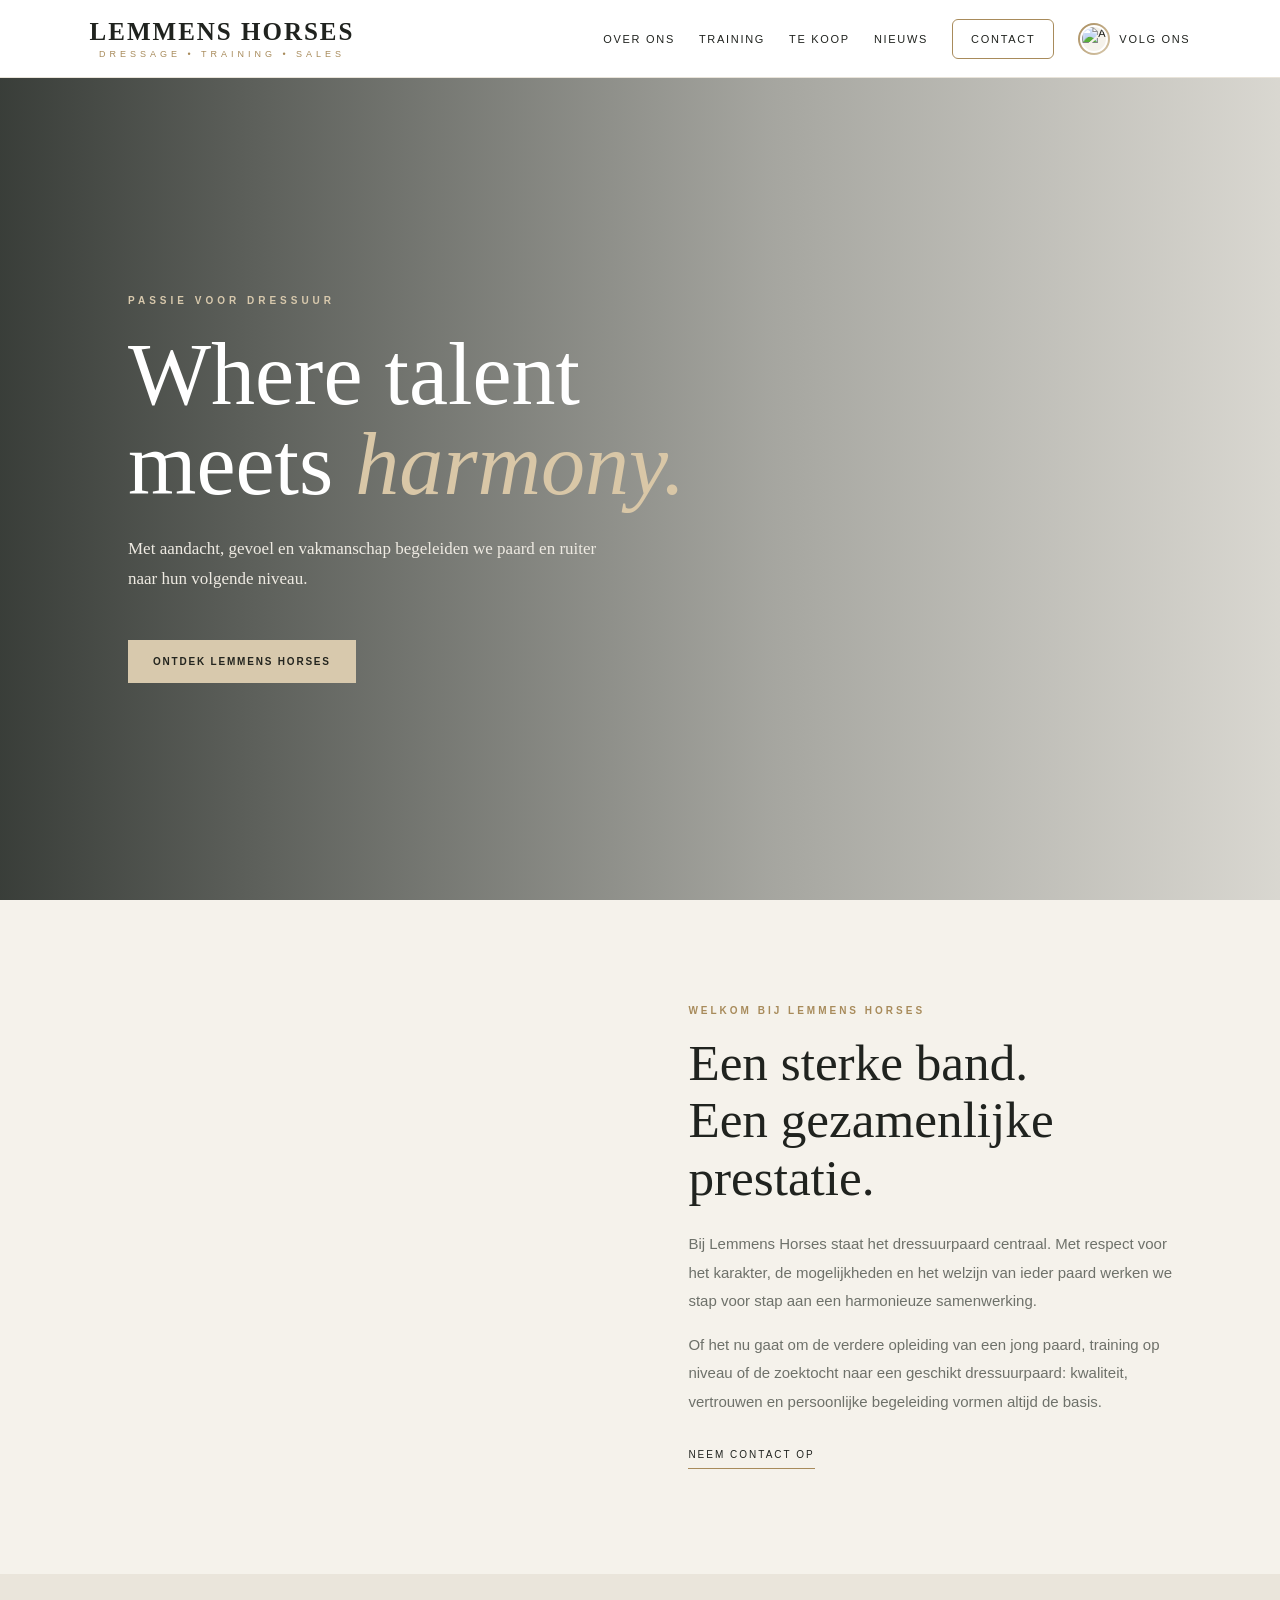
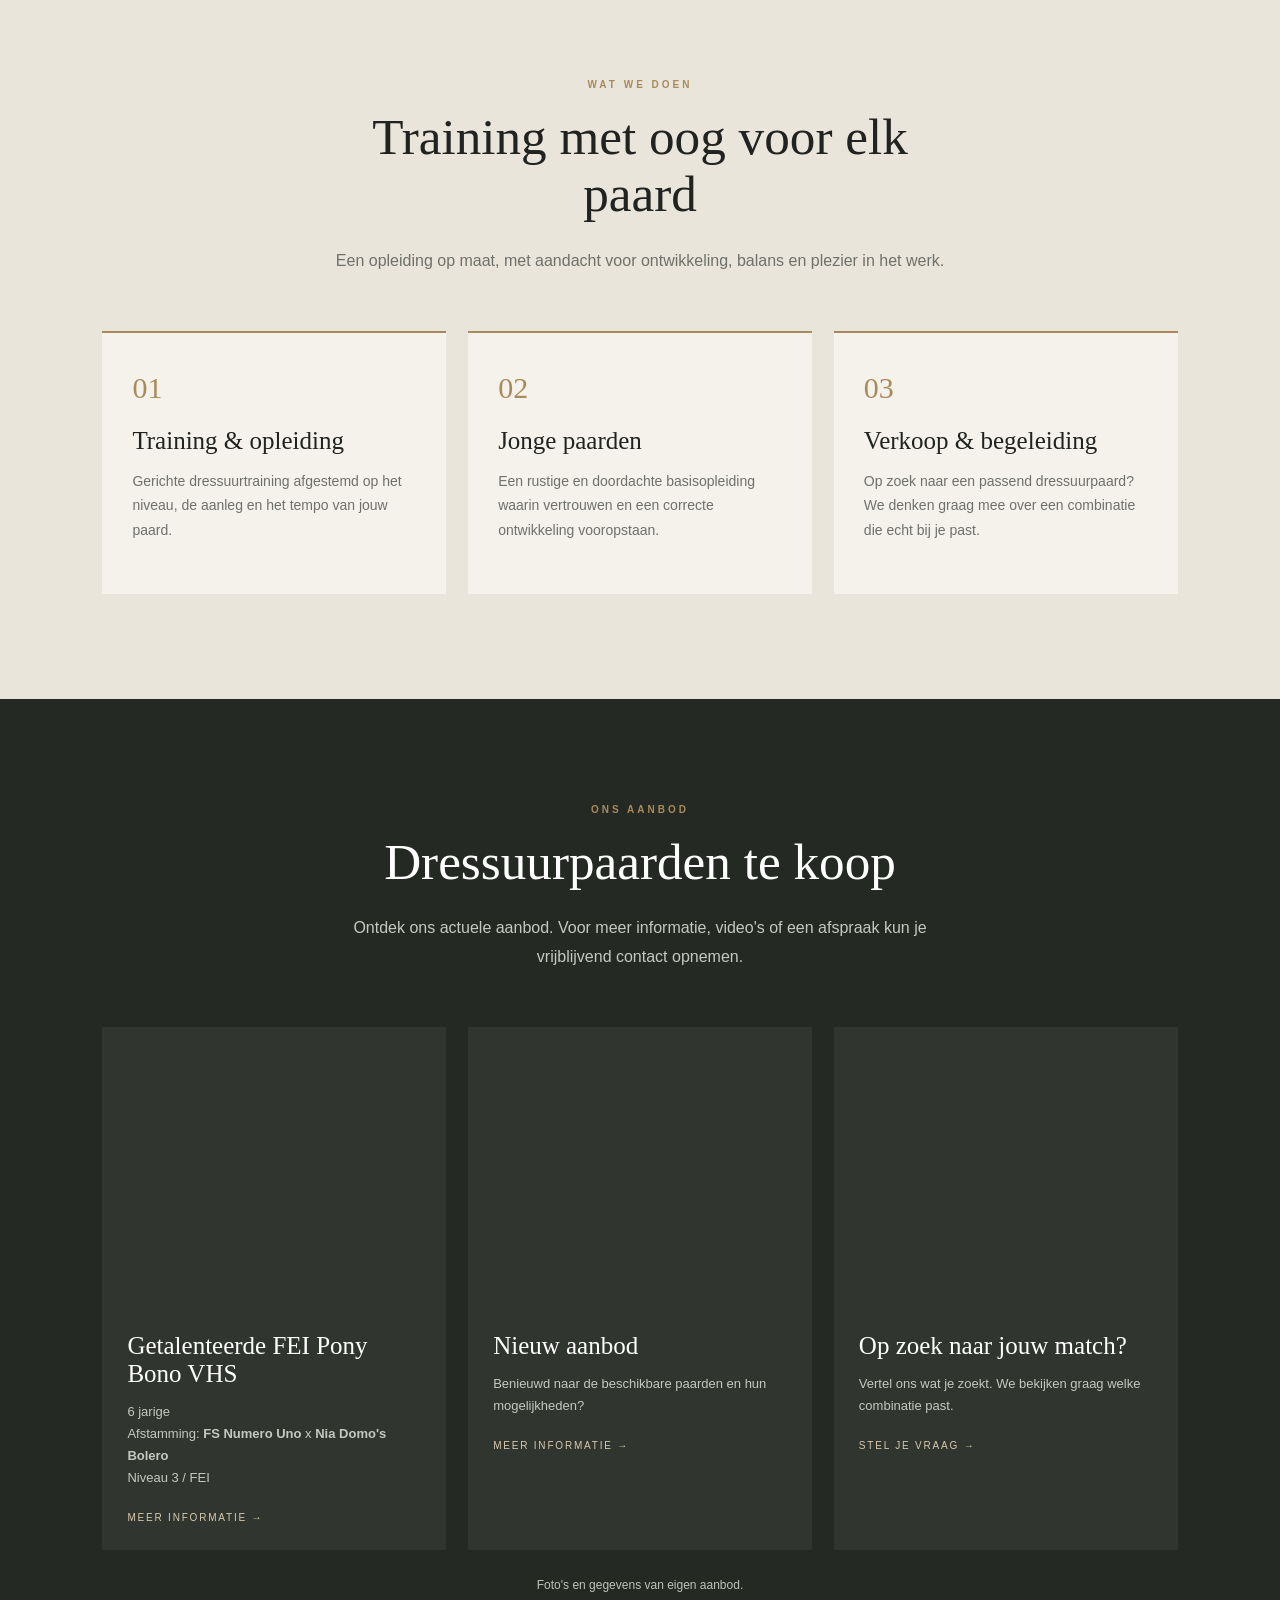
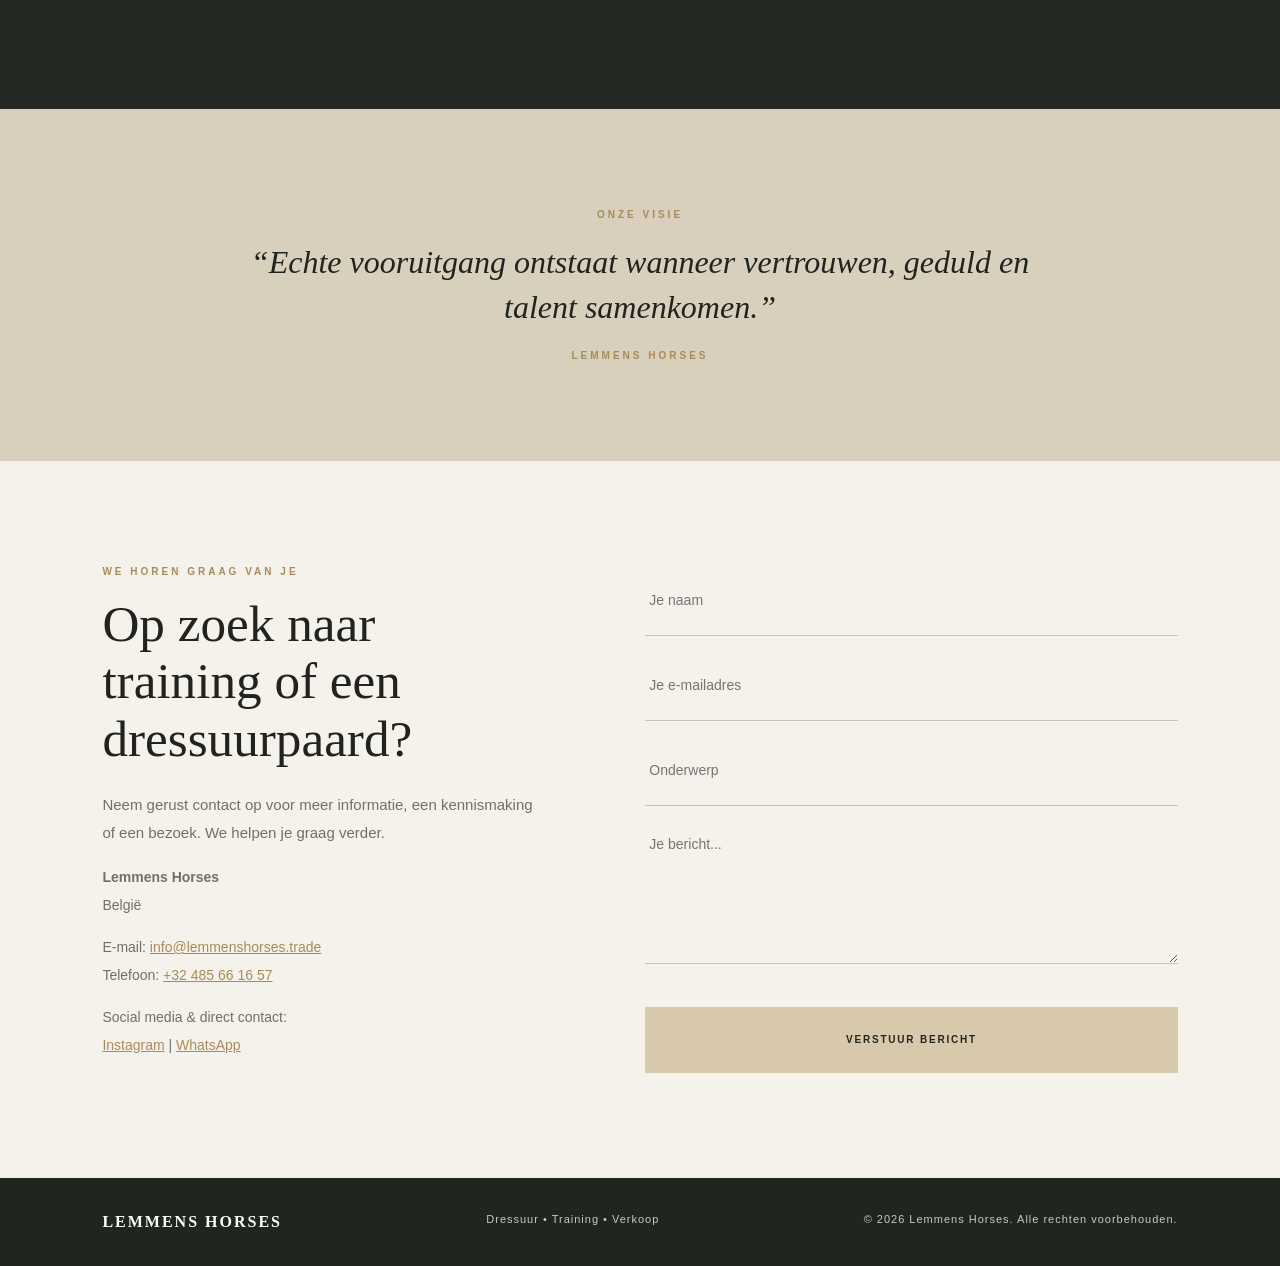
==== commit 3d1a69bf: "Update index.html" ====
--- a/index.html
+++ b/index.html
@@ -240,7 +240,7 @@
         <article class="horse-card">
           <div class="horse-image" role="img" aria-label="Dressuurpaard"></div>
           <div class="horse-info">
-            <h3>FEI Pony in de kijker</h3>
+            <h3>Getalenteerde FEI Pony Bono VHS</h3>
             <p>6 jarige<br> Afstamming:<b> FS Numero Uno</b> x <b>Nia Domo's Bolero</b><br> Niveau 3 / FEI</p>
             <a href="Pony-BonoVHS.html">Meer informatie →</a>
           </div>
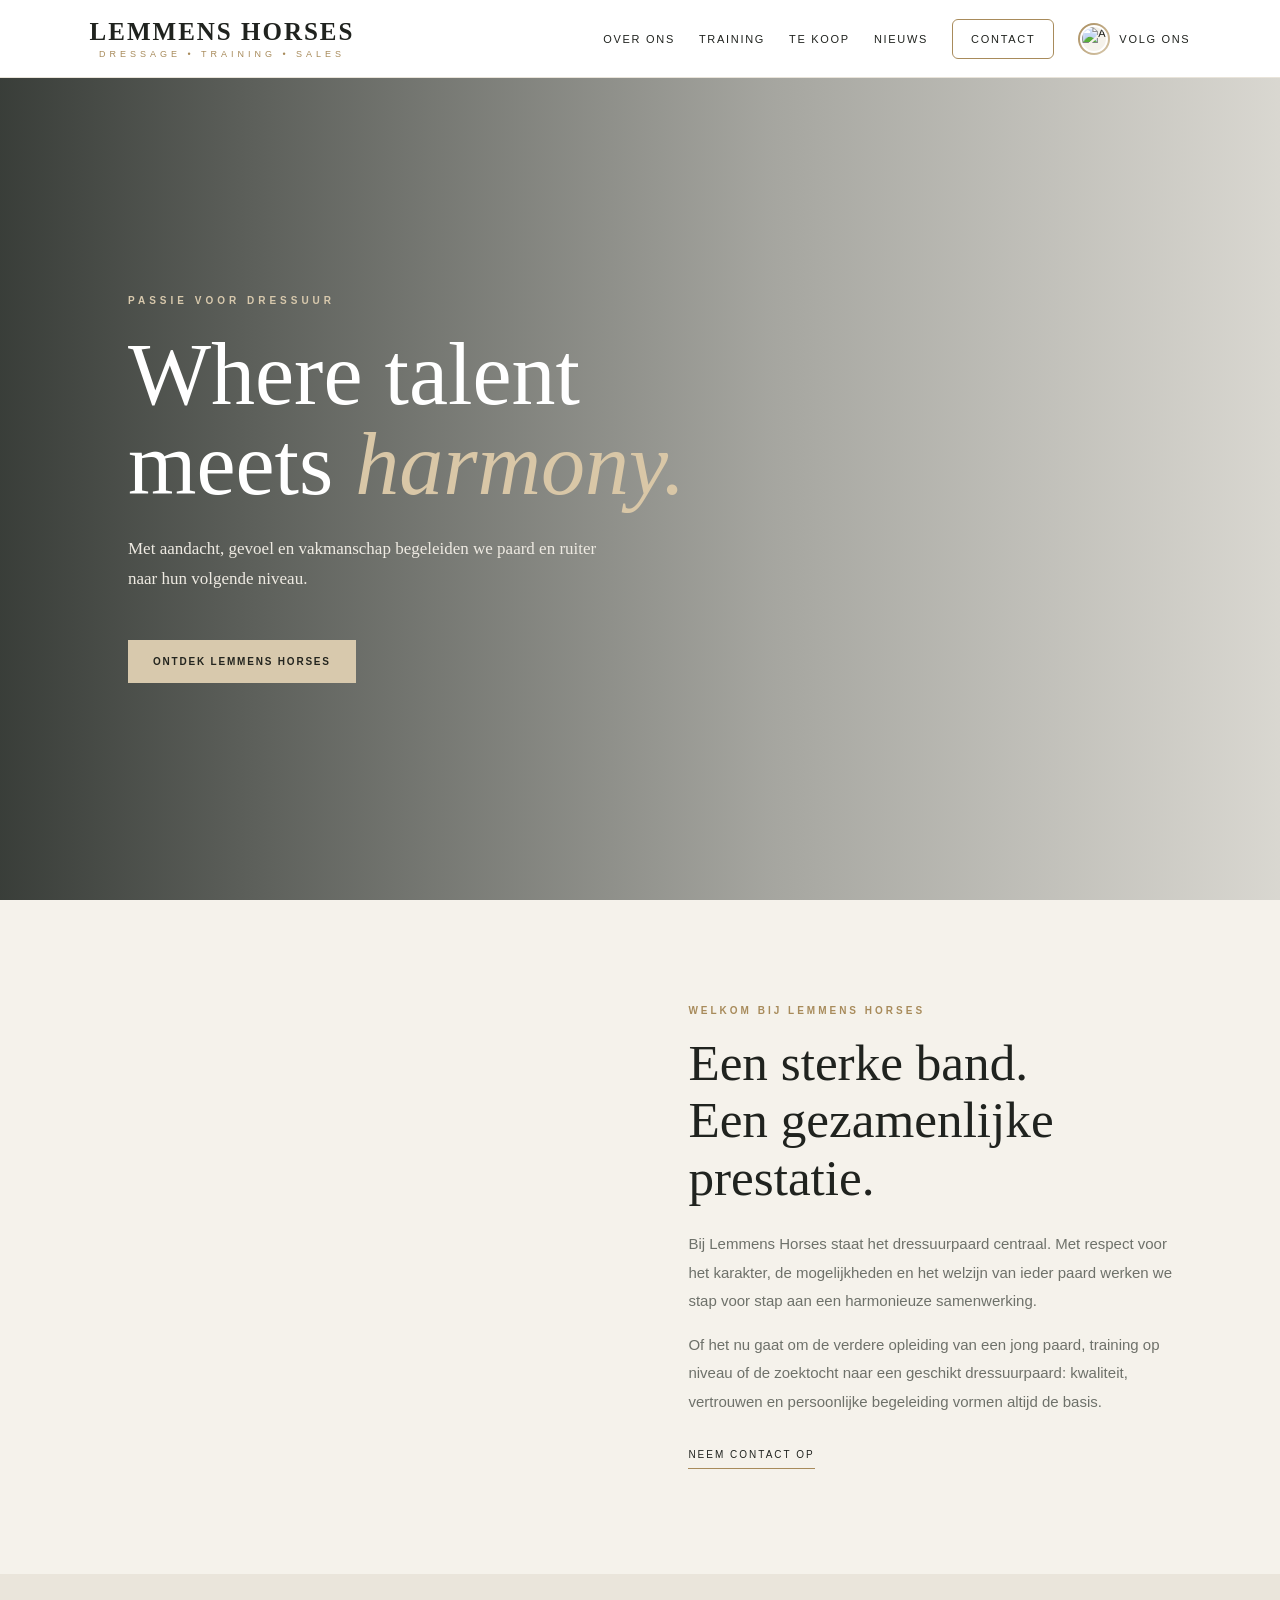
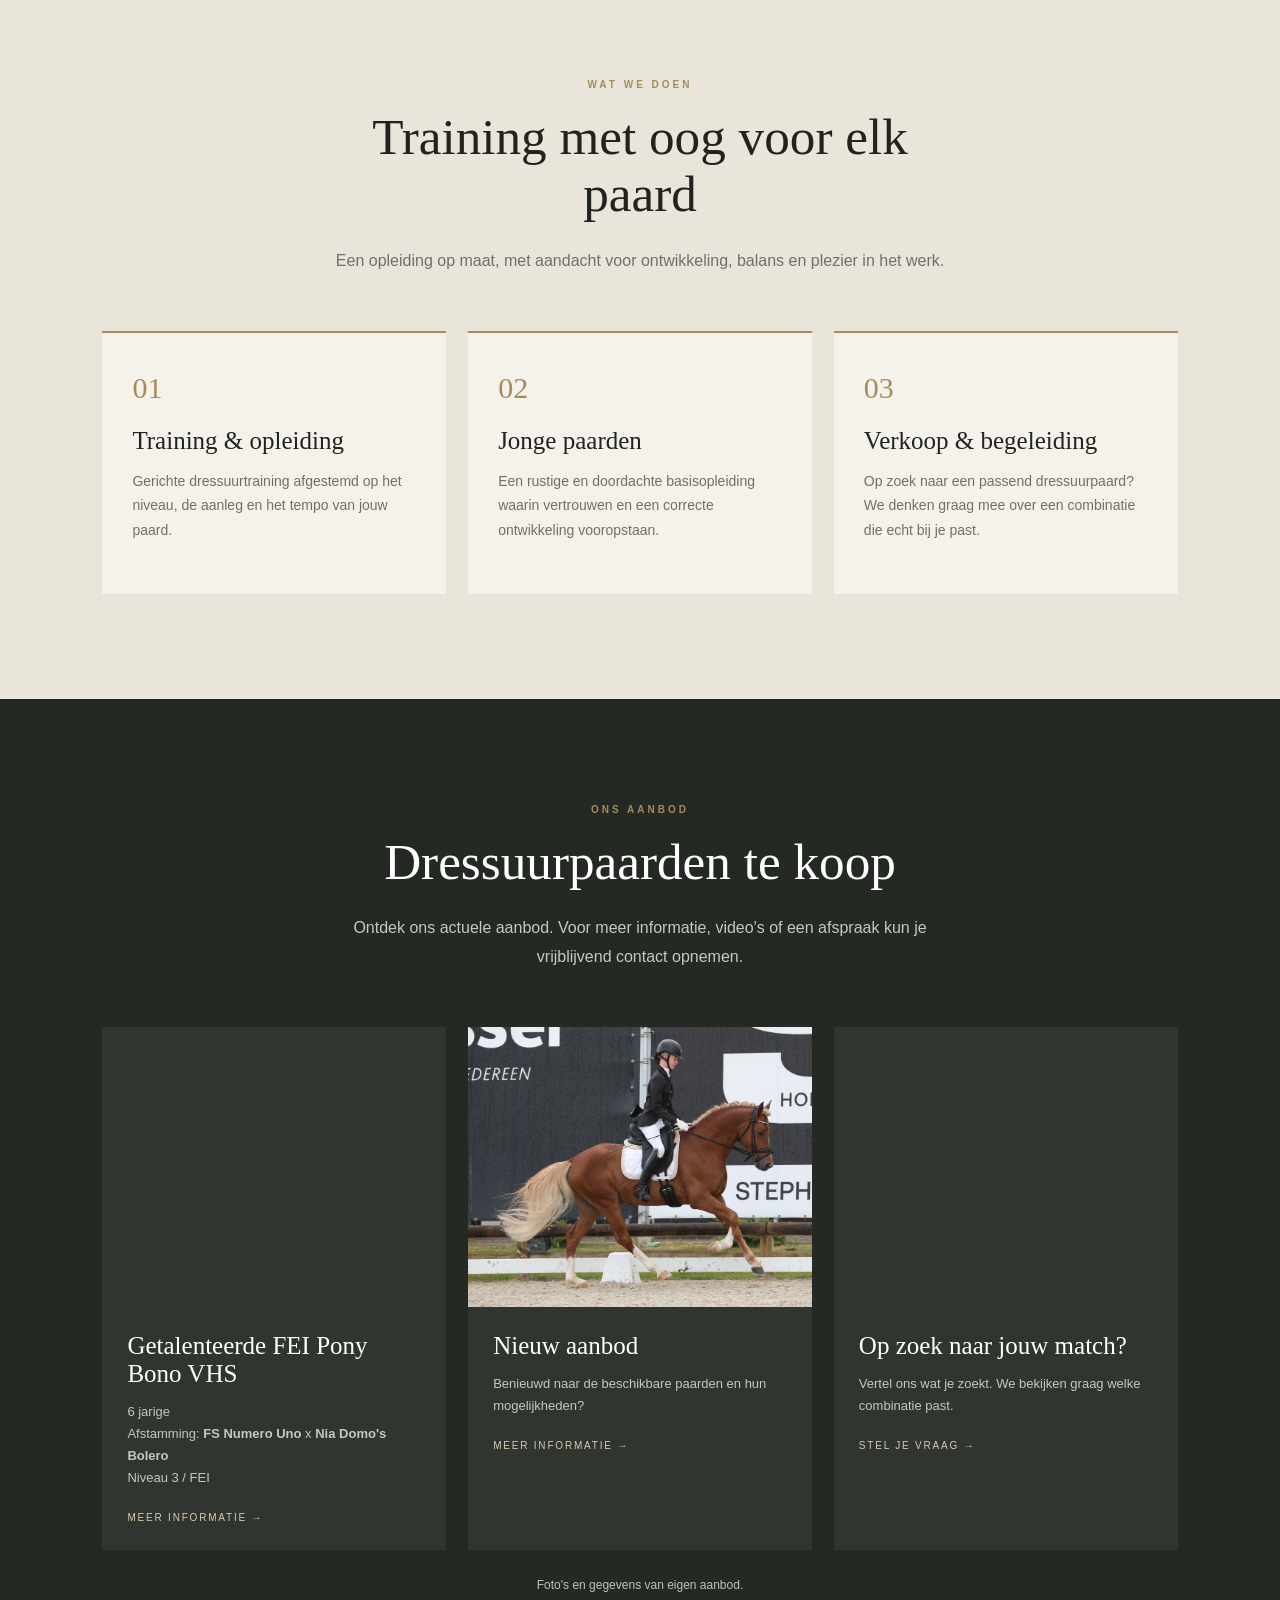
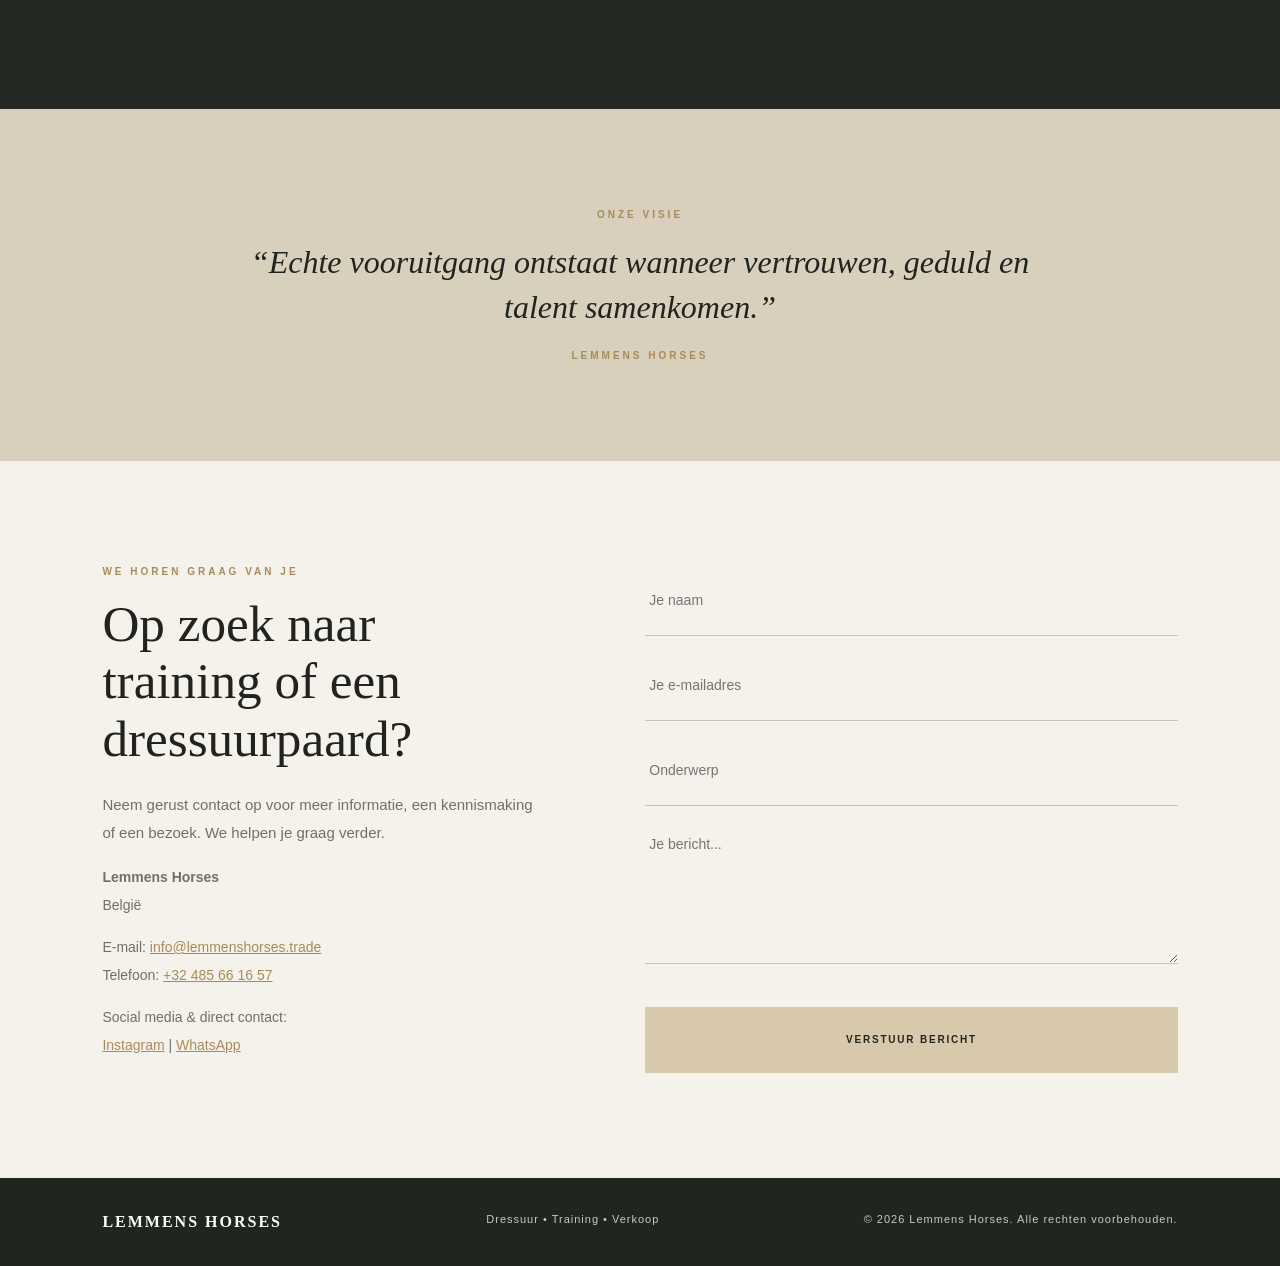
==== commit 257e35e5: "Update horse image URL for second horse card" ====
--- a/index.html
+++ b/index.html
@@ -99,7 +99,7 @@
     .horse-card { background: #30362f; }
     .horse-image { height: 280px; background-position: center; background-size: cover; }
     .horse-card:nth-child(1) .horse-image { background-image: url('https://i.postimg.cc/MK5c9830/IMG-4506.jpeg?auto=format&fit=crop&w=900&q=85'); }
-    .horse-card:nth-child(2) .horse-image { background-image: url('https://images.unsplash.com/photo-1553284965-83fd3e82fa5a?auto=format&fit=crop&w=900&q=85'); }
+    .horse-card:nth-child(2) .horse-image { background-image: url('image/Bono2.webp?auto=format&fit=crop&w=900&q=85'); }
     .horse-card:nth-child(3) .horse-image { background-image: url('https://images.unsplash.com/photo-1534307671276-a6a3a5b5f2f5?auto=format&fit=crop&w=900&q=85'); }
     .horse-info { padding: 25px; }
     .horse-info h3 { font: 25px Georgia, serif; font-weight: 400; margin: 0 0 9px; }
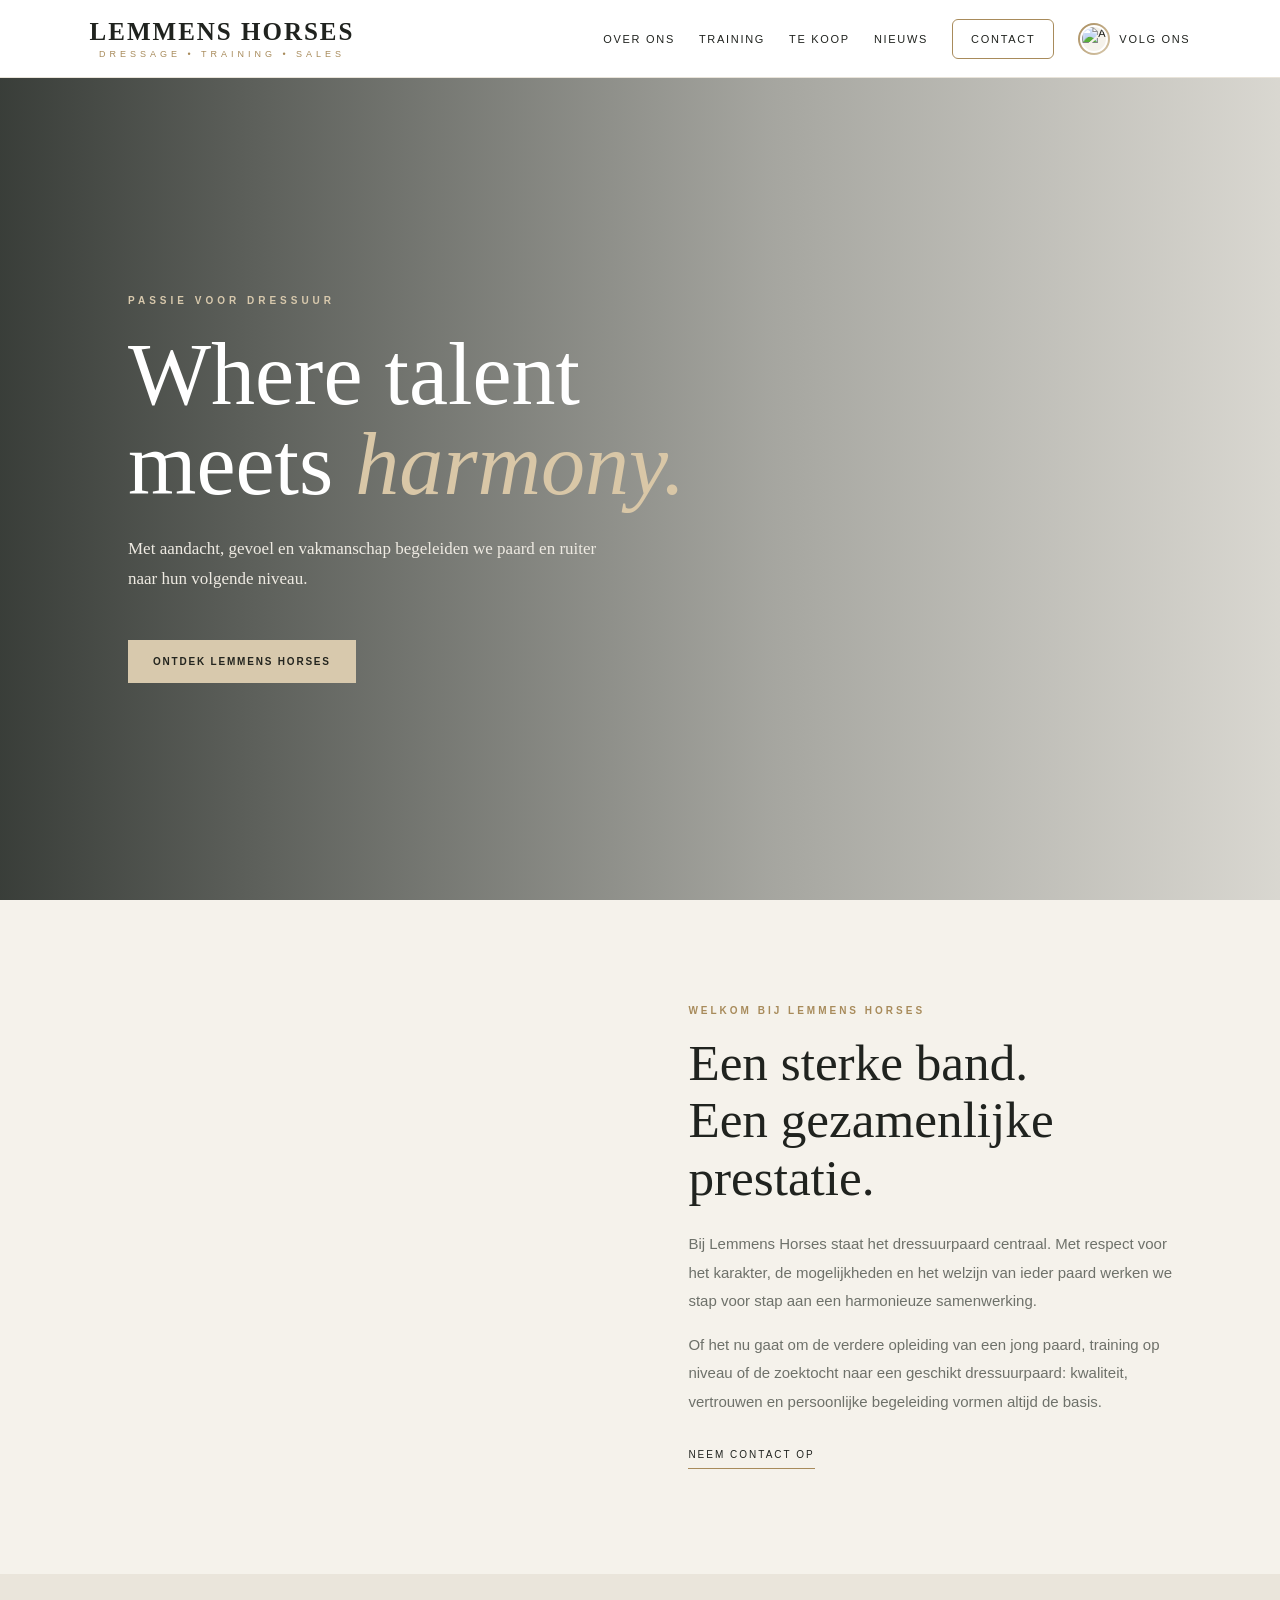
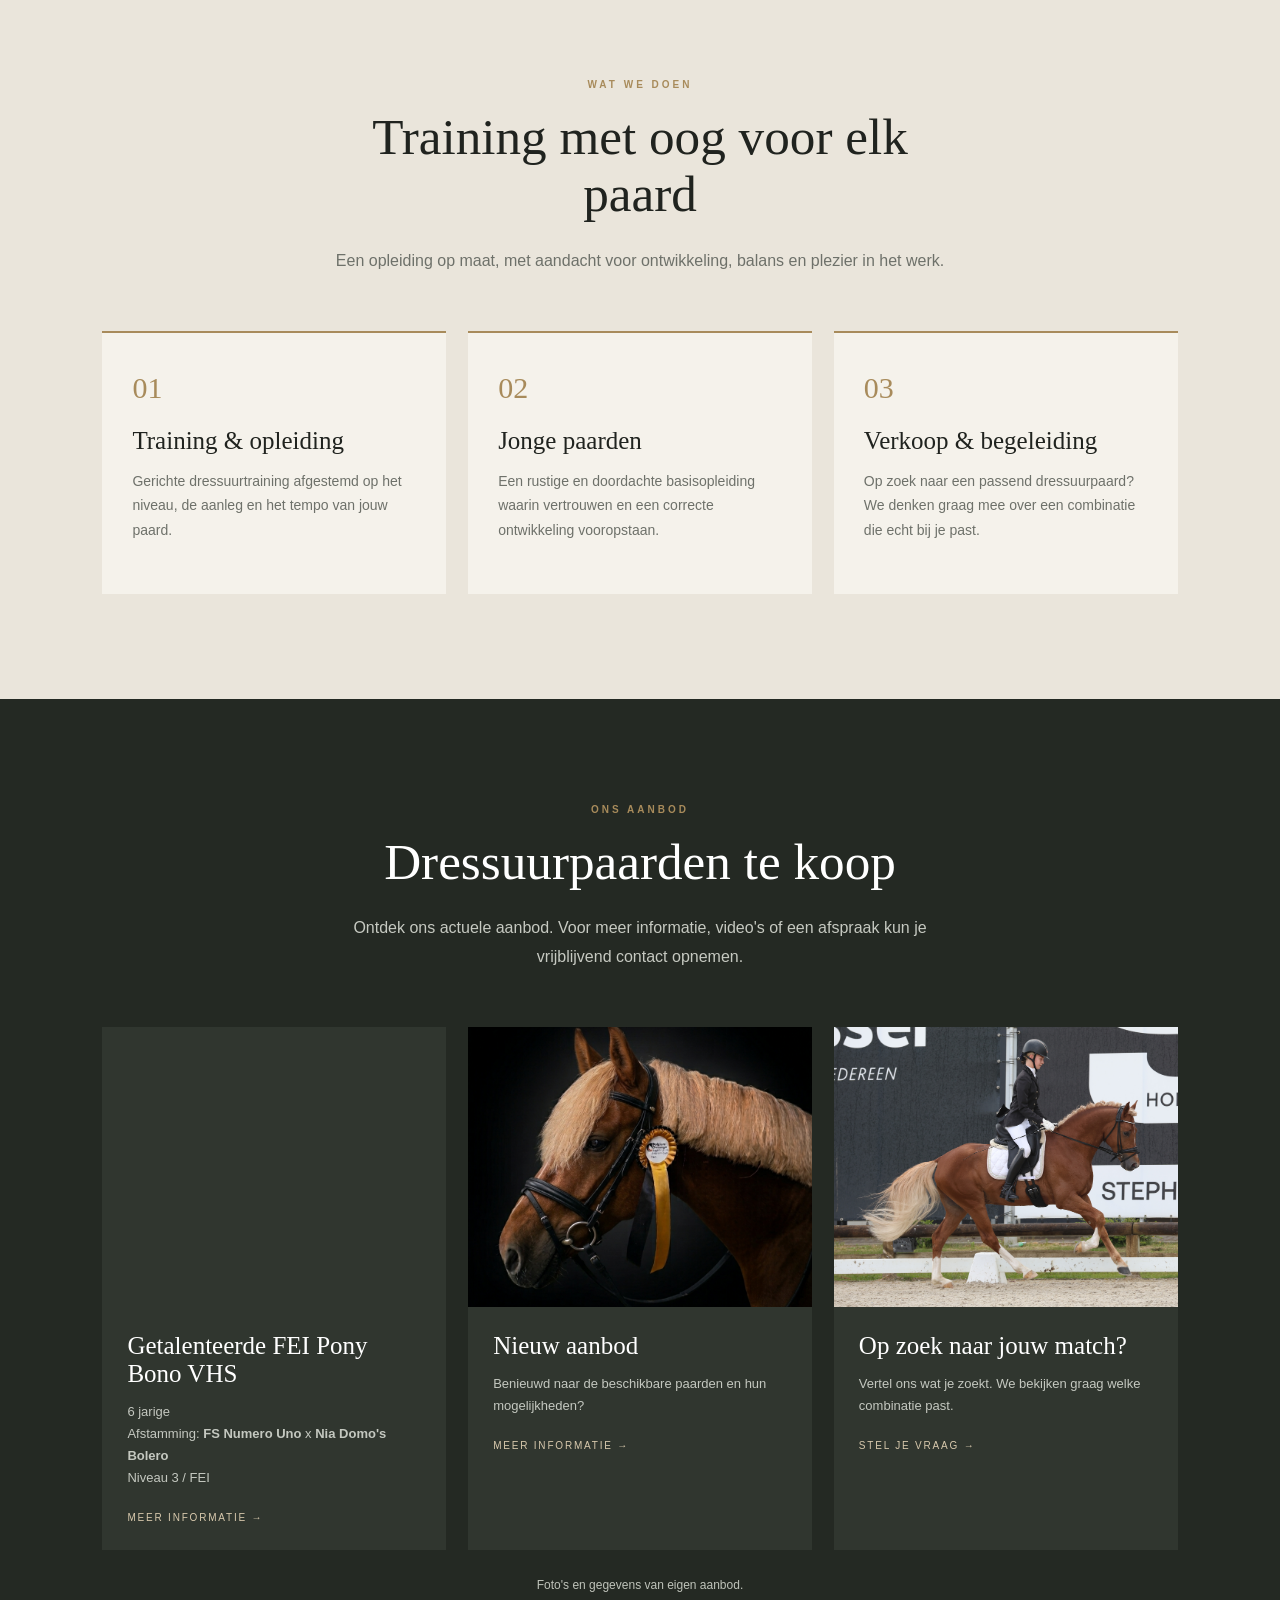
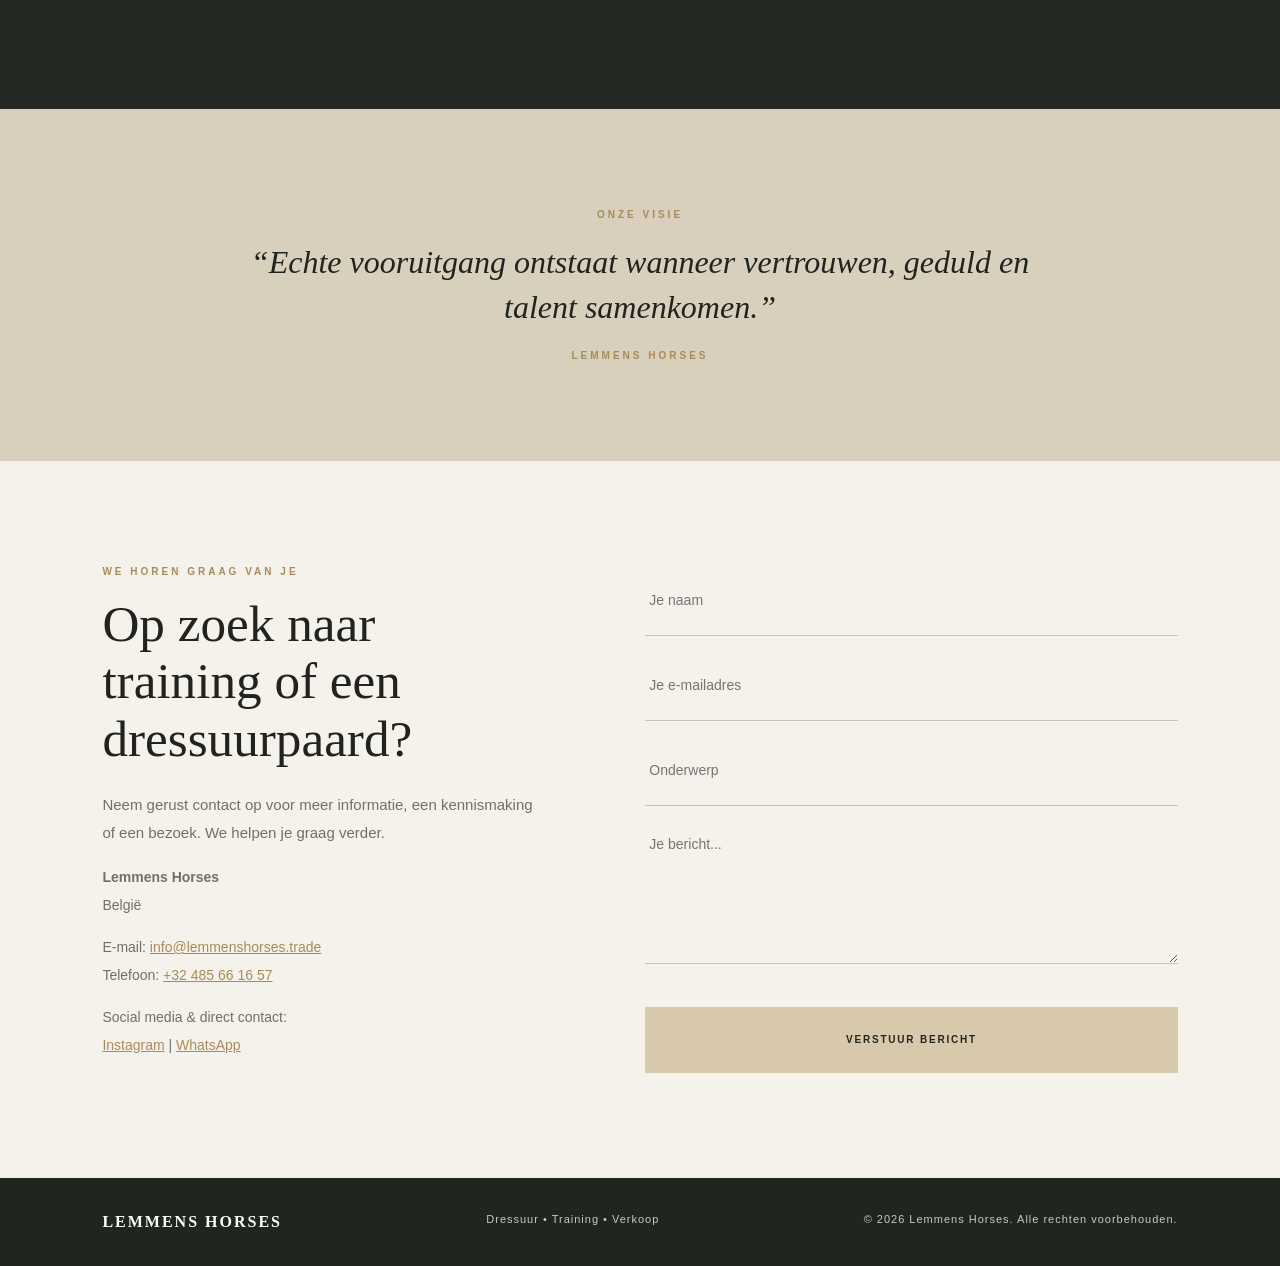
==== commit 70d449fb: "Update index.html" ====
--- a/index.html
+++ b/index.html
@@ -99,8 +99,8 @@
     .horse-card { background: #30362f; }
     .horse-image { height: 280px; background-position: center; background-size: cover; }
     .horse-card:nth-child(1) .horse-image { background-image: url('https://i.postimg.cc/MK5c9830/IMG-4506.jpeg?auto=format&fit=crop&w=900&q=85'); }
-    .horse-card:nth-child(2) .horse-image { background-image: url('image/Bono2.webp?auto=format&fit=crop&w=900&q=85'); }
-    .horse-card:nth-child(3) .horse-image { background-image: url('https://images.unsplash.com/photo-1534307671276-a6a3a5b5f2f5?auto=format&fit=crop&w=900&q=85'); }
+    .horse-card:nth-child(2) .horse-image { background-image: url('image/Bono1.webp?auto=format&fit=crop&w=900&q=85'); }
+    .horse-card:nth-child(3) .horse-image { background-image: url('image/Bono2.webp?auto=format&fit=crop&w=900&q=85'); }
     .horse-info { padding: 25px; }
     .horse-info h3 { font: 25px Georgia, serif; font-weight: 400; margin: 0 0 9px; }
     .horse-info p { color: #c4c8c0; font-size: 13px; line-height: 1.7; min-height: 44px; }
